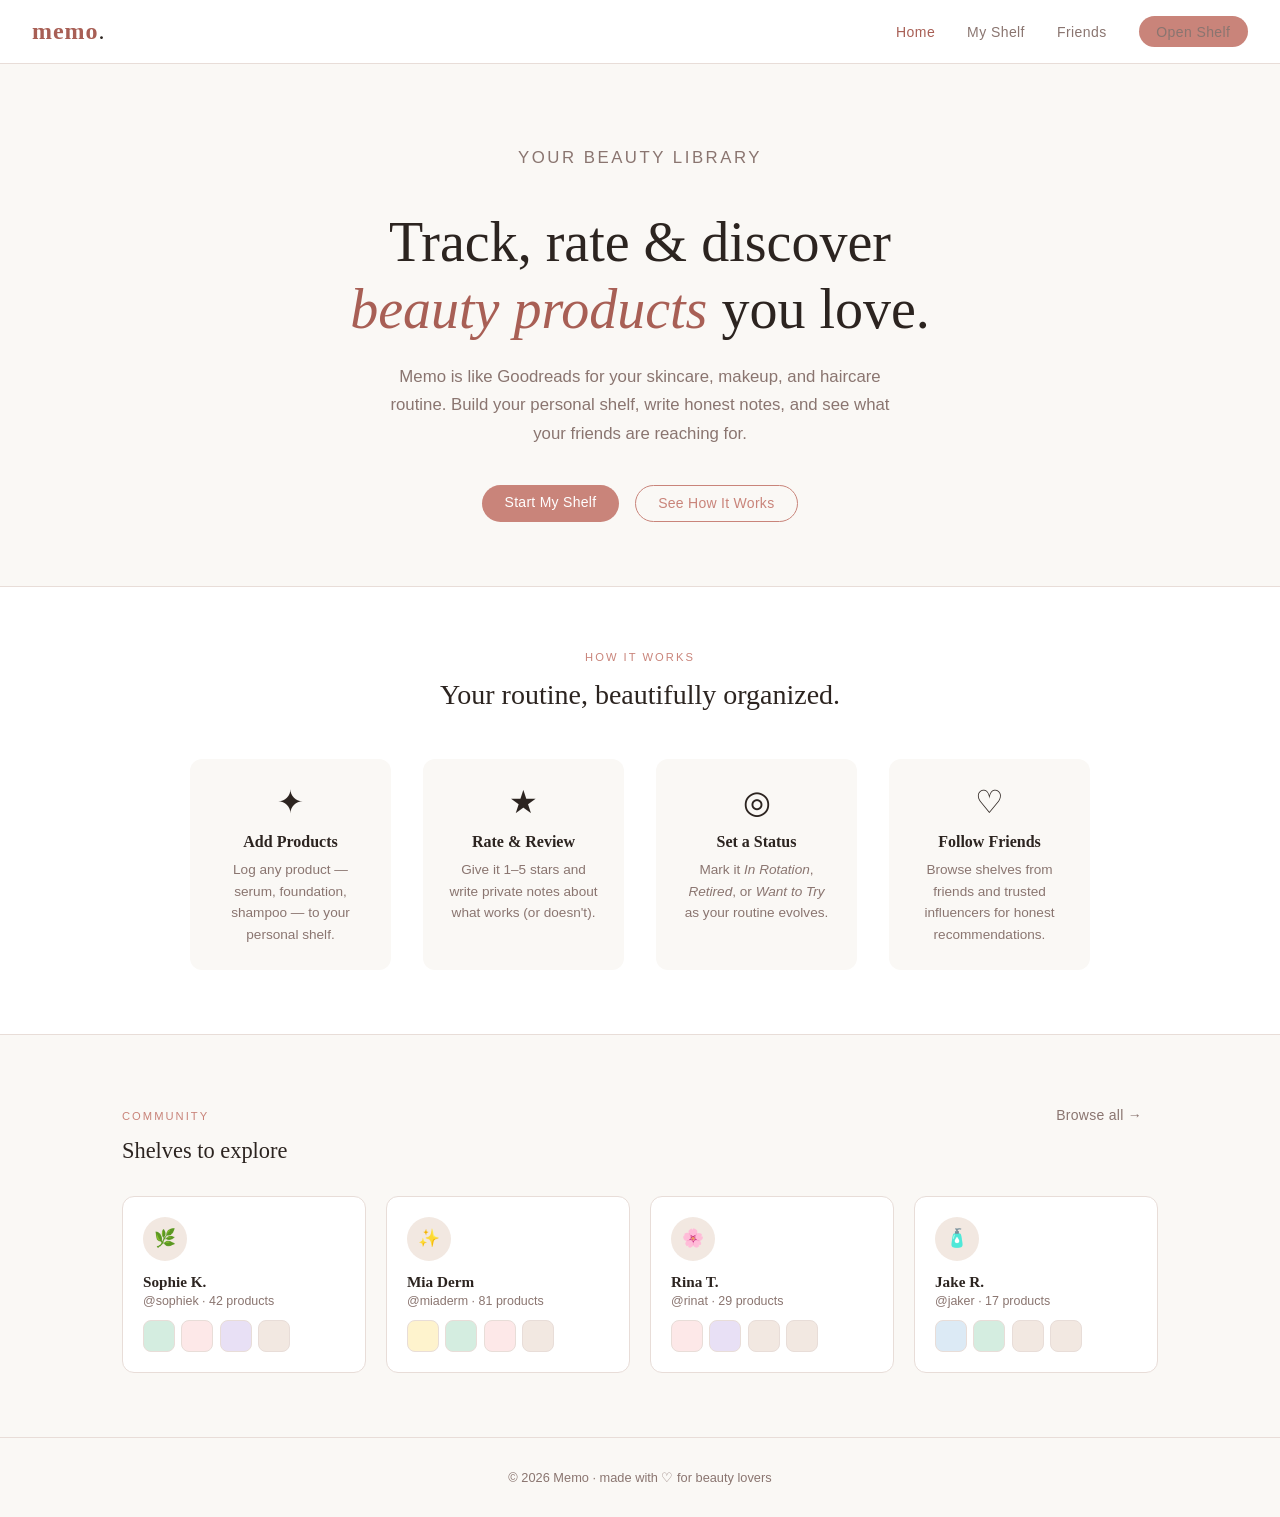
==== index.html @ 927633a6 "Initial commit" ====
<!DOCTYPE html>
<html lang="en">
<head>
  <meta charset="UTF-8" />
  <meta name="viewport" content="width=device-width, initial-scale=1.0" />
  <title>Memo — Your Beauty Shelf</title>
  <link rel="stylesheet" href="styles.css" />
</head>
<body>

  <!-- Nav -->
  <nav>
    <a href="index.html" class="nav-logo">memo<span>.</span></a>
    <div class="nav-links">
      <a href="index.html" class="active">Home</a>
      <a href="shelf.html">My Shelf</a>
      <a href="friends.html">Friends</a>
      <a href="shelf.html" class="btn btn-primary" style="padding:.45rem 1.1rem">Open Shelf</a>
    </div>
  </nav>

  <!-- Hero -->
  <section class="hero">
    <p class="hero-eyebrow">Your beauty library</p>
    <h1>Track, rate &amp; discover<br><em>beauty products</em> you love.</h1>
    <p>Memo is like Goodreads for your skincare, makeup, and haircare routine. Build your personal shelf, write honest notes, and see what your friends are reaching for.</p>
    <div class="hero-actions">
      <a href="shelf.html" class="btn btn-primary">Start My Shelf</a>
      <a href="#how" class="btn btn-outline">See How It Works</a>
    </div>
  </section>

  <!-- How it works -->
  <section class="how" id="how">
    <div class="how-inner">
      <p class="section-label">How it works</p>
      <h2>Your routine, beautifully organized.</h2>
      <div class="how-grid">
        <div class="how-card">
          <div class="how-icon">✦</div>
          <h3>Add Products</h3>
          <p>Log any product — serum, foundation, shampoo — to your personal shelf.</p>
        </div>
        <div class="how-card">
          <div class="how-icon">★</div>
          <h3>Rate &amp; Review</h3>
          <p>Give it 1–5 stars and write private notes about what works (or doesn't).</p>
        </div>
        <div class="how-card">
          <div class="how-icon">◎</div>
          <h3>Set a Status</h3>
          <p>Mark it <em>In Rotation</em>, <em>Retired</em>, or <em>Want to Try</em> as your routine evolves.</p>
        </div>
        <div class="how-card">
          <div class="how-icon">♡</div>
          <h3>Follow Friends</h3>
          <p>Browse shelves from friends and trusted influencers for honest recommendations.</p>
        </div>
      </div>
    </div>
  </section>

  <!-- Community shelves -->
  <section class="featured">
    <div class="featured-header">
      <div>
        <p class="section-label">Community</p>
        <h2>Shelves to explore</h2>
      </div>
      <a href="#" class="btn btn-ghost">Browse all →</a>
    </div>
    <div class="shelf-previews">
      <div class="shelf-preview-card">
        <div class="shelf-avatar">🌿</div>
        <h3>Sophie K.</h3>
        <p class="shelf-handle">@sophiek · 42 products</p>
        <div class="shelf-dots">
          <div class="dot" style="background:#d4ede0"></div>
          <div class="dot" style="background:#fde8e8"></div>
          <div class="dot" style="background:#e8e0f5"></div>
          <div class="dot"></div>
        </div>
      </div>
      <div class="shelf-preview-card">
        <div class="shelf-avatar">✨</div>
        <h3>Mia Derm</h3>
        <p class="shelf-handle">@miaderm · 81 products</p>
        <div class="shelf-dots">
          <div class="dot" style="background:#fef3cd"></div>
          <div class="dot" style="background:#d4ede0"></div>
          <div class="dot" style="background:#fde8e8"></div>
          <div class="dot"></div>
        </div>
      </div>
      <div class="shelf-preview-card">
        <div class="shelf-avatar">🌸</div>
        <h3>Rina T.</h3>
        <p class="shelf-handle">@rinat · 29 products</p>
        <div class="shelf-dots">
          <div class="dot" style="background:#fde8e8"></div>
          <div class="dot" style="background:#e8e0f5"></div>
          <div class="dot"></div>
          <div class="dot"></div>
        </div>
      </div>
      <div class="shelf-preview-card">
        <div class="shelf-avatar">🧴</div>
        <h3>Jake R.</h3>
        <p class="shelf-handle">@jaker · 17 products</p>
        <div class="shelf-dots">
          <div class="dot" style="background:#dceaf5"></div>
          <div class="dot" style="background:#d4ede0"></div>
          <div class="dot"></div>
          <div class="dot"></div>
        </div>
      </div>
    </div>
  </section>

  <footer>© 2026 Memo · made with ♡ for beauty lovers</footer>

</body>
</html>
---- styles.css ----
/* ── Reset & Base ── */
*, *::before, *::after { box-sizing: border-box; margin: 0; padding: 0; }

:root {
  --cream:   #faf8f5;
  --blush:   #f2e8e1;
  --rose:    #c9847a;
  --rose-dk: #a85f55;
  --ink:     #2c2420;
  --muted:   #8a7570;
  --border:  #e8ddd8;
  --white:   #ffffff;
  --green:   #6a9e7f;
  --amber:   #c49a4a;
  --slate:   #8591a0;
  --radius:  12px;
  --shadow:  0 2px 12px rgba(44,36,32,.08);
}

body {
  font-family: 'Georgia', serif;
  background: var(--cream);
  color: var(--ink);
  min-height: 100vh;
}

a { text-decoration: none; color: inherit; }

/* ── Nav ── */
nav {
  background: var(--white);
  border-bottom: 1px solid var(--border);
  padding: 0 2rem;
  display: flex;
  align-items: center;
  justify-content: space-between;
  height: 64px;
  position: sticky;
  top: 0;
  z-index: 100;
}

.nav-logo {
  font-size: 1.5rem;
  font-weight: 700;
  letter-spacing: .04em;
  color: var(--rose-dk);
}

.nav-logo span { color: var(--ink); font-weight: 300; }

.nav-links { display: flex; gap: 2rem; align-items: center; }

.nav-links a {
  font-family: 'Helvetica Neue', sans-serif;
  font-size: .875rem;
  color: var(--muted);
  letter-spacing: .03em;
  transition: color .2s;
}

.nav-links a:hover, .nav-links a.active { color: var(--rose-dk); }

/* ── Buttons ── */
.btn {
  font-family: 'Helvetica Neue', sans-serif;
  font-size: .875rem;
  font-weight: 500;
  padding: .6rem 1.4rem;
  border-radius: 999px;
  border: none;
  cursor: pointer;
  transition: all .2s;
  letter-spacing: .02em;
}

.btn-primary {
  background: var(--rose);
  color: var(--white);
}
.btn-primary:hover { background: var(--rose-dk); }

.btn-outline {
  background: transparent;
  color: var(--rose);
  border: 1.5px solid var(--rose);
}
.btn-outline:hover { background: var(--rose); color: var(--white); }

.btn-ghost {
  background: transparent;
  color: var(--muted);
  padding: .5rem 1rem;
}
.btn-ghost:hover { color: var(--rose-dk); background: var(--blush); }

/* ── Hero ── */
.hero {
  max-width: 760px;
  margin: 5rem auto 4rem;
  text-align: center;
  padding: 0 2rem;
}

.hero-eyebrow {
  font-family: 'Helvetica Neue', sans-serif;
  font-size: .75rem;
  letter-spacing: .15em;
  text-transform: uppercase;
  color: var(--rose);
  margin-bottom: 1.25rem;
}

.hero h1 {
  font-size: clamp(2.2rem, 5vw, 3.5rem);
  font-weight: 400;
  line-height: 1.2;
  margin-bottom: 1.25rem;
  color: var(--ink);
}

.hero h1 em { font-style: italic; color: var(--rose-dk); }

.hero p {
  font-family: 'Helvetica Neue', sans-serif;
  font-size: 1.05rem;
  color: var(--muted);
  line-height: 1.7;
  margin-bottom: 2.25rem;
  max-width: 520px;
  margin-left: auto;
  margin-right: auto;
}

.hero-actions { display: flex; gap: 1rem; justify-content: center; flex-wrap: wrap; }

/* ── How it works ── */
.how {
  background: var(--white);
  border-top: 1px solid var(--border);
  border-bottom: 1px solid var(--border);
  padding: 4rem 2rem;
}

.how-inner {
  max-width: 900px;
  margin: 0 auto;
  text-align: center;
}

.section-label {
  font-family: 'Helvetica Neue', sans-serif;
  font-size: .7rem;
  letter-spacing: .18em;
  text-transform: uppercase;
  color: var(--rose);
  margin-bottom: 1rem;
}

.how h2 {
  font-size: 1.75rem;
  font-weight: 400;
  margin-bottom: 3rem;
  color: var(--ink);
}

.how-grid {
  display: grid;
  grid-template-columns: repeat(auto-fit, minmax(180px, 1fr));
  gap: 2rem;
}

.how-card {
  padding: 1.5rem;
  background: var(--cream);
  border-radius: var(--radius);
  text-align: center;
}

.how-icon {
  font-size: 2rem;
  margin-bottom: .75rem;
}

.how-card h3 {
  font-size: 1rem;
  font-weight: 600;
  margin-bottom: .5rem;
  color: var(--ink);
}

.how-card p {
  font-family: 'Helvetica Neue', sans-serif;
  font-size: .85rem;
  color: var(--muted);
  line-height: 1.6;
}

/* ── Featured shelves preview ── */
.featured {
  max-width: 1100px;
  margin: 4rem auto;
  padding: 0 2rem;
}

.featured-header {
  display: flex;
  align-items: baseline;
  justify-content: space-between;
  margin-bottom: 2rem;
}

.featured-header h2 { font-size: 1.4rem; font-weight: 400; }

.shelf-previews {
  display: grid;
  grid-template-columns: repeat(auto-fill, minmax(220px, 1fr));
  gap: 1.25rem;
}

.shelf-preview-card {
  background: var(--white);
  border: 1px solid var(--border);
  border-radius: var(--radius);
  padding: 1.25rem;
  cursor: pointer;
  transition: box-shadow .2s, transform .2s;
}

.shelf-preview-card:hover {
  box-shadow: var(--shadow);
  transform: translateY(-2px);
}

.shelf-avatar {
  width: 44px; height: 44px;
  border-radius: 50%;
  background: var(--blush);
  display: flex;
  align-items: center;
  justify-content: center;
  font-size: 1.1rem;
  margin-bottom: .75rem;
}

.shelf-preview-card h3 { font-size: .95rem; font-weight: 600; margin-bottom: .2rem; }
.shelf-preview-card .shelf-handle {
  font-family: 'Helvetica Neue', sans-serif;
  font-size: .78rem;
  color: var(--muted);
  margin-bottom: .75rem;
}

.shelf-dots {
  display: flex;
  gap: .4rem;
}

.dot {
  width: 32px; height: 32px;
  border-radius: 8px;
  background: var(--blush);
  border: 1px solid var(--border);
}

/* ── Shelf Page ── */
.shelf-page { max-width: 1100px; margin: 0 auto; padding: 2rem 2rem 4rem; }

.shelf-page-header {
  display: flex;
  align-items: center;
  justify-content: space-between;
  margin-bottom: 2rem;
  flex-wrap: wrap;
  gap: 1rem;
}

.shelf-page-header h1 { font-size: 1.75rem; font-weight: 400; }
.shelf-page-header p {
  font-family: 'Helvetica Neue', sans-serif;
  font-size: .875rem;
  color: var(--muted);
  margin-top: .25rem;
}

/* Filter tabs */
.filter-bar {
  display: flex;
  gap: .5rem;
  margin-bottom: 2rem;
  flex-wrap: wrap;
}

.filter-tab {
  font-family: 'Helvetica Neue', sans-serif;
  font-size: .8rem;
  font-weight: 500;
  padding: .45rem 1.1rem;
  border-radius: 999px;
  border: 1.5px solid var(--border);
  background: var(--white);
  color: var(--muted);
  cursor: pointer;
  transition: all .2s;
  letter-spacing: .02em;
}

.filter-tab:hover { border-color: var(--rose); color: var(--rose); }

.filter-tab.active {
  background: var(--rose);
  border-color: var(--rose);
  color: var(--white);
}

/* Product grid */
.product-grid {
  display: grid;
  grid-template-columns: repeat(auto-fill, minmax(240px, 1fr));
  gap: 1.5rem;
}

/* Product card */
.product-card {
  background: var(--white);
  border: 1px solid var(--border);
  border-radius: var(--radius);
  overflow: hidden;
  transition: box-shadow .2s, transform .2s;
  cursor: pointer;
}

.product-card:hover {
  box-shadow: var(--shadow);
  transform: translateY(-3px);
}

.card-img {
  width: 100%;
  height: 160px;
  background: var(--blush);
  display: flex;
  align-items: center;
  justify-content: center;
  font-size: 2.5rem;
  position: relative;
}

.status-badge {
  position: absolute;
  top: .75rem;
  right: .75rem;
  font-family: 'Helvetica Neue', sans-serif;
  font-size: .68rem;
  font-weight: 600;
  letter-spacing: .06em;
  text-transform: uppercase;
  padding: .25rem .65rem;
  border-radius: 999px;
}

.status-rotation { background: #e8f4ed; color: var(--green); }
.status-retired   { background: #f0f0f2; color: var(--slate); }
.status-want      { background: #fdf3e3; color: var(--amber); }

.card-body { padding: 1rem 1.1rem 1.1rem; }

.card-brand {
  font-family: 'Helvetica Neue', sans-serif;
  font-size: .72rem;
  letter-spacing: .1em;
  text-transform: uppercase;
  color: var(--muted);
  margin-bottom: .2rem;
}

.card-name {
  font-size: 1rem;
  font-weight: 600;
  margin-bottom: .6rem;
  color: var(--ink);
  line-height: 1.3;
}

/* Stars */
.stars { display: flex; gap: 2px; margin-bottom: .65rem; }

.star {
  font-size: .95rem;
  color: var(--border);
  cursor: pointer;
  transition: color .15s;
}
.star.filled { color: #e8a838; }
.star:hover { color: #e8a838; }

.card-note {
  font-family: 'Helvetica Neue', sans-serif;
  font-size: .82rem;
  color: var(--muted);
  line-height: 1.55;
  font-style: italic;
  border-top: 1px solid var(--border);
  padding-top: .65rem;
  margin-top: .1rem;
}

/* ── Modal ── */
.modal-overlay {
  position: fixed;
  inset: 0;
  background: rgba(44,36,32,.45);
  z-index: 200;
  display: flex;
  align-items: center;
  justify-content: center;
  padding: 1rem;
  opacity: 0;
  pointer-events: none;
  transition: opacity .25s;
}

.modal-overlay.open { opacity: 1; pointer-events: all; }

.modal {
  background: var(--white);
  border-radius: 18px;
  padding: 2rem;
  width: 100%;
  max-width: 460px;
  transform: translateY(16px);
  transition: transform .25s;
  max-height: 90vh;
  overflow-y: auto;
}

.modal-overlay.open .modal { transform: translateY(0); }

.modal h2 { font-size: 1.25rem; font-weight: 500; margin-bottom: 1.5rem; }

.form-group { margin-bottom: 1.1rem; }

.form-group label {
  display: block;
  font-family: 'Helvetica Neue', sans-serif;
  font-size: .78rem;
  font-weight: 600;
  letter-spacing: .06em;
  text-transform: uppercase;
  color: var(--muted);
  margin-bottom: .4rem;
}

.form-group input,
.form-group select,
.form-group textarea {
  width: 100%;
  padding: .65rem .85rem;
  border: 1.5px solid var(--border);
  border-radius: 8px;
  font-family: 'Georgia', serif;
  font-size: .92rem;
  color: var(--ink);
  background: var(--cream);
  outline: none;
  transition: border-color .2s;
}

.form-group input:focus,
.form-group select:focus,
.form-group textarea:focus { border-color: var(--rose); background: var(--white); }

.form-group textarea { resize: vertical; min-height: 80px; }

.modal-stars { display: flex; gap: 6px; margin-top: .2rem; }
.modal-stars .star { font-size: 1.5rem; cursor: pointer; }

.modal-footer {
  display: flex;
  justify-content: flex-end;
  gap: .75rem;
  margin-top: 1.5rem;
}

/* ── Empty state ── */
.empty-state {
  grid-column: 1 / -1;
  text-align: center;
  padding: 4rem 2rem;
  color: var(--muted);
}

.empty-state .empty-icon { font-size: 3rem; margin-bottom: 1rem; }

.empty-state h3 {
  font-size: 1.1rem;
  font-weight: 400;
  margin-bottom: .5rem;
  color: var(--ink);
}

.empty-state p {
  font-family: 'Helvetica Neue', sans-serif;
  font-size: .875rem;
  margin-bottom: 1.5rem;
}

/* ── Footer ── */
footer {
  border-top: 1px solid var(--border);
  padding: 2rem;
  text-align: center;
  font-family: 'Helvetica Neue', sans-serif;
  font-size: .8rem;
  color: var(--muted);
}

/* ── Card image support ── */
.card-product-img {
  width: 100%;
  height: 100%;
  object-fit: contain;
  padding: .5rem;
}

.card-emoji-fallback {
  display: flex;
  align-items: center;
  justify-content: center;
  width: 100%;
  height: 100%;
  font-size: 2.5rem;
}

/* ── Product Detail Page ── */
.product-page {
  max-width: 680px;
  margin: 0 auto;
  padding: 2rem 2rem 4rem;
}

.back-link {
  font-family: 'Helvetica Neue', sans-serif;
  font-size: .875rem;
  color: var(--muted);
  display: inline-block;
  margin-bottom: 1.5rem;
  transition: color .2s;
}
.back-link:hover { color: var(--rose-dk); }

.product-detail-card {
  background: var(--white);
  border: 1px solid var(--border);
  border-radius: var(--radius);
  overflow: hidden;
}

.detail-img {
  width: 100%;
  height: 260px;
  background: var(--blush);
  display: flex;
  align-items: center;
  justify-content: center;
  font-size: 4rem;
  position: relative;
}

.detail-product-img {
  width: 100%;
  height: 100%;
  object-fit: contain;
  padding: 1rem;
}

.detail-body { padding: 1.75rem; }

.detail-brand {
  font-family: 'Helvetica Neue', sans-serif;
  font-size: .72rem;
  letter-spacing: .1em;
  text-transform: uppercase;
  color: var(--muted);
  margin-bottom: .3rem;
}

.detail-name {
  font-size: 1.5rem;
  font-weight: 400;
  color: var(--ink);
  margin-bottom: 1rem;
  line-height: 1.3;
}

.category-badge {
  font-family: 'Helvetica Neue', sans-serif;
  font-size: .72rem;
  font-weight: 600;
  letter-spacing: .08em;
  text-transform: uppercase;
  padding: .3rem .8rem;
  border-radius: 999px;
  background: var(--blush);
  color: var(--rose-dk);
  display: inline-block;
  margin-bottom: 1.5rem;
}

.detail-stars { display: flex; gap: 6px; margin-bottom: 1.5rem; }
.detail-stars .star { font-size: 1.6rem; cursor: pointer; }

.detail-actions {
  display: flex;
  align-items: center;
  gap: .75rem;
  margin-top: 1.75rem;
  flex-wrap: wrap;
}

.save-feedback {
  font-family: 'Helvetica Neue', sans-serif;
  font-size: .82rem;
  color: var(--green);
  opacity: 0;
  transition: opacity .3s;
}
.save-feedback.visible { opacity: 1; }

.delete-zone { margin-left: auto; display: flex; gap: .5rem; align-items: center; }

.btn-danger {
  background: transparent;
  color: #c0392b;
  border: 1.5px solid #c0392b;
  border-radius: 999px;
  font-family: 'Helvetica Neue', sans-serif;
  font-size: .875rem;
  font-weight: 500;
  padding: .6rem 1.4rem;
  cursor: pointer;
  transition: all .2s;
}
.btn-danger:hover { background: #c0392b; color: var(--white); }

/* ── Friends Page ── */
.friends-page {
  max-width: 1100px;
  margin: 0 auto;
  padding: 2rem 2rem 4rem;
}

.friends-header {
  display: flex;
  align-items: center;
  justify-content: space-between;
  margin-bottom: 2rem;
  flex-wrap: wrap;
  gap: 1rem;
}

.friends-header h1 { font-size: 1.75rem; font-weight: 400; }
.friends-header p {
  font-family: 'Helvetica Neue', sans-serif;
  font-size: .875rem;
  color: var(--muted);
  margin-top: .25rem;
}

/* People grid */
.people-grid {
  display: grid;
  grid-template-columns: repeat(auto-fill, minmax(280px, 1fr));
  gap: 1.25rem;
  margin-bottom: 2.5rem;
}

/* Person card */
.person-card {
  background: var(--white);
  border: 1.5px solid var(--border);
  border-radius: var(--radius);
  padding: 1.25rem;
  cursor: pointer;
  transition: box-shadow .2s, transform .2s, border-color .2s;
}

.person-card:hover {
  box-shadow: var(--shadow);
  transform: translateY(-2px);
}

.person-card--active {
  border-color: var(--rose);
  box-shadow: 0 0 0 3px rgba(201,132,122,.15);
}

.person-card-top {
  display: flex;
  align-items: center;
  gap: .85rem;
  margin-bottom: .75rem;
}

.person-avatar {
  width: 46px; height: 46px;
  border-radius: 50%;
  background: var(--blush);
  display: flex;
  align-items: center;
  justify-content: center;
  font-size: 1.3rem;
  flex-shrink: 0;
}

.person-meta { flex: 1; min-width: 0; }
.person-name { font-size: .95rem; font-weight: 600; color: var(--ink); }
.person-handle {
  font-family: 'Helvetica Neue', sans-serif;
  font-size: .78rem;
  color: var(--muted);
}

.person-type-badge {
  font-family: 'Helvetica Neue', sans-serif;
  font-size: .68rem;
  font-weight: 600;
  letter-spacing: .05em;
  padding: .22rem .65rem;
  border-radius: 999px;
  white-space: nowrap;
}

.person-type-influencer { background: #fdf3e3; color: var(--amber); }
.person-type-friend      { background: #fde8e8; color: var(--rose-dk); }

.person-bio {
  font-family: 'Helvetica Neue', sans-serif;
  font-size: .82rem;
  color: var(--muted);
  line-height: 1.55;
  margin-bottom: 1rem;
}

.person-footer {
  display: flex;
  justify-content: space-between;
  align-items: center;
  font-family: 'Helvetica Neue', sans-serif;
  font-size: .78rem;
}

.person-count { color: var(--muted); }
.person-cta   { color: var(--rose); font-weight: 500; }

/* Shelf viewer */
.shelf-viewer {
  background: var(--white);
  border: 1px solid var(--border);
  border-radius: var(--radius);
  padding: 1.75rem;
  margin-top: .5rem;
}

.shelf-viewer-header {
  display: flex;
  align-items: center;
  justify-content: space-between;
  margin-bottom: 1.5rem;
  flex-wrap: wrap;
  gap: .75rem;
}

.shelf-viewer-meta {
  display: flex;
  align-items: center;
  gap: 1rem;
}

.shelf-viewer-avatar {
  width: 48px; height: 48px;
  border-radius: 50%;
  background: var(--blush);
  display: flex;
  align-items: center;
  justify-content: center;
  font-size: 1.4rem;
}

.shelf-viewer-header h2 { font-size: 1.2rem; font-weight: 500; }
.shelf-viewer-header p {
  font-family: 'Helvetica Neue', sans-serif;
  font-size: .8rem;
  color: var(--muted);
}

/* Read-only card — no hover navigation cursor */
.product-card--readonly { cursor: default; }
.product-card--readonly:hover { transform: none; box-shadow: none; }
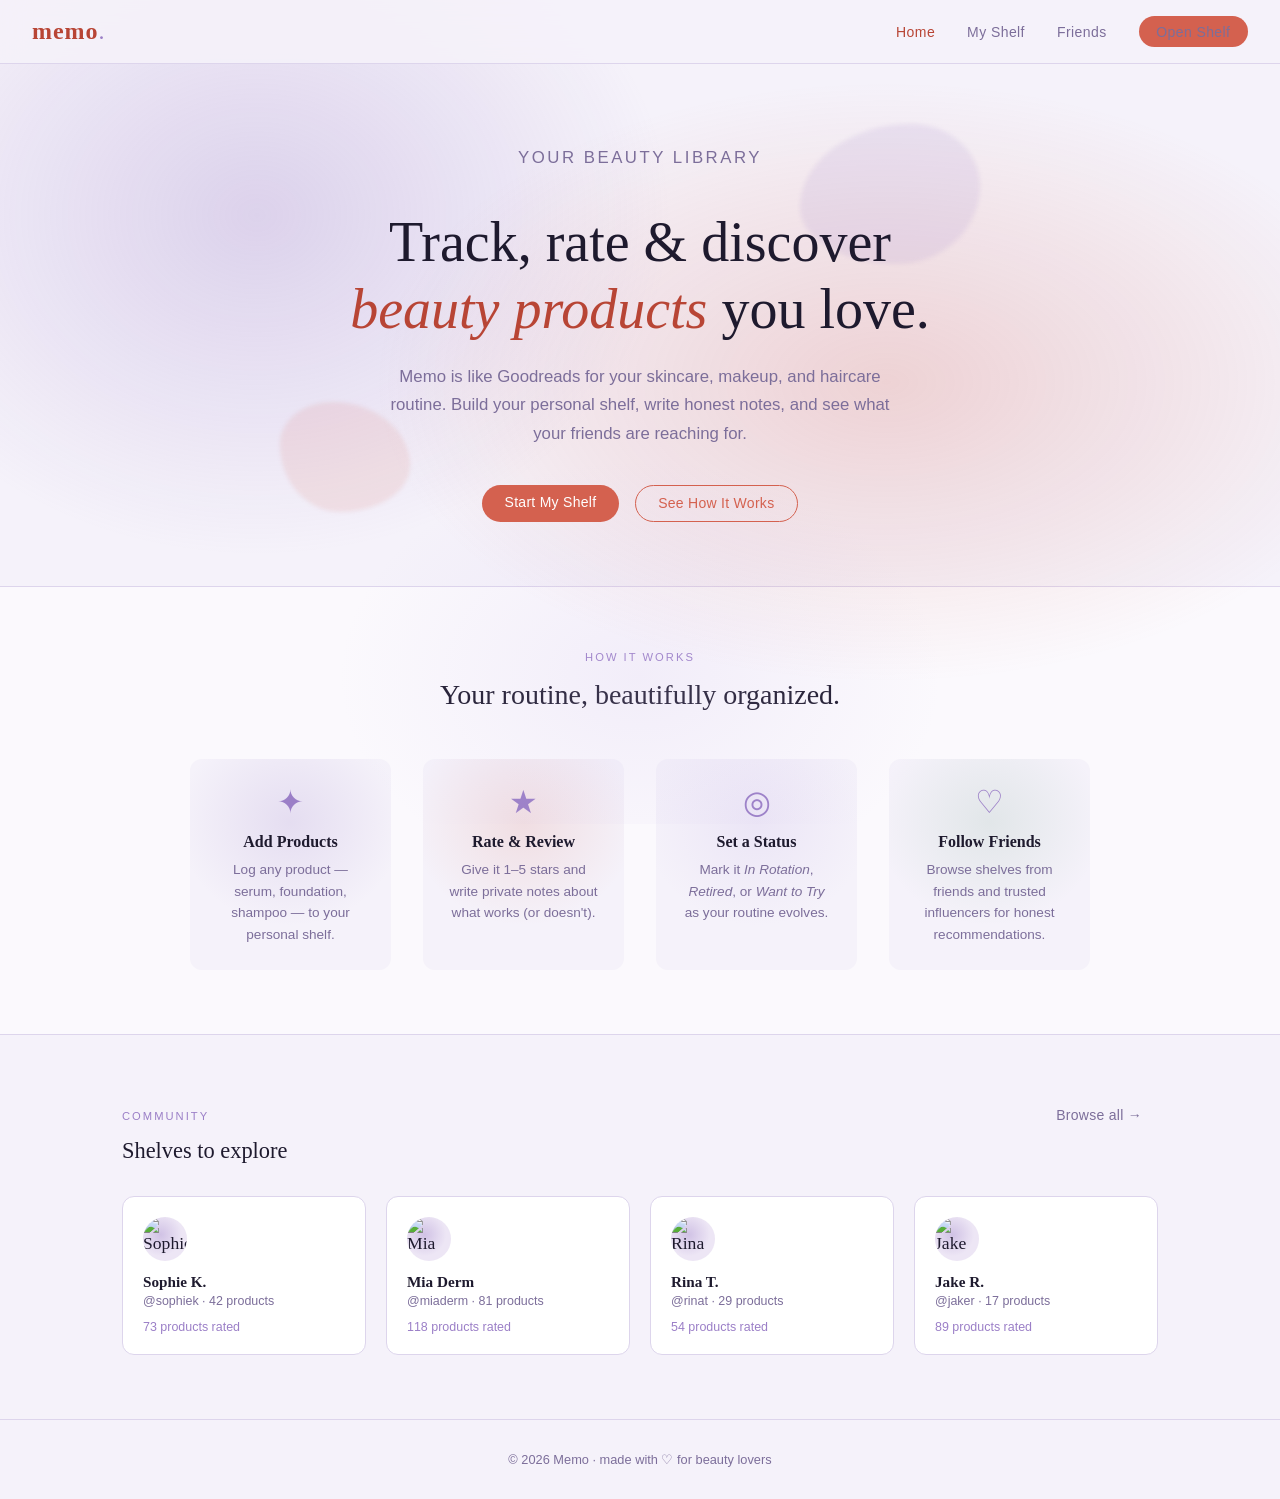
==== commit 6ac1ce81: "Redesign: new visual style, product detail page, top 3, filters, friends - Full CSS redesign with la" ====
--- a/index.html
+++ b/index.html
@@ -21,12 +21,17 @@
 
   <!-- Hero -->
   <section class="hero">
-    <p class="hero-eyebrow">Your beauty library</p>
-    <h1>Track, rate &amp; discover<br><em>beauty products</em> you love.</h1>
-    <p>Memo is like Goodreads for your skincare, makeup, and haircare routine. Build your personal shelf, write honest notes, and see what your friends are reaching for.</p>
-    <div class="hero-actions">
-      <a href="shelf.html" class="btn btn-primary">Start My Shelf</a>
-      <a href="#how" class="btn btn-outline">See How It Works</a>
+    <div class="hero-aura"></div>
+    <div class="blob blob-1"></div>
+    <div class="blob blob-2"></div>
+    <div class="hero-content">
+      <p class="hero-eyebrow">Your beauty library</p>
+      <h1>Track, rate &amp; discover<br><em>beauty products</em> you love.</h1>
+      <p>Memo is like Goodreads for your skincare, makeup, and haircare routine. Build your personal shelf, write honest notes, and see what your friends are reaching for.</p>
+      <div class="hero-actions">
+        <a href="shelf.html" class="btn btn-primary">Start My Shelf</a>
+        <a href="#how" class="btn btn-outline">See How It Works</a>
+      </div>
     </div>
   </section>
 
@@ -71,48 +76,28 @@
     </div>
     <div class="shelf-previews">
       <div class="shelf-preview-card">
-        <div class="shelf-avatar">🌿</div>
+        <div class="shelf-avatar"><img src="https://i.pravatar.cc/100?img=47" alt="Sophie K."></div>
         <h3>Sophie K.</h3>
         <p class="shelf-handle">@sophiek · 42 products</p>
-        <div class="shelf-dots">
-          <div class="dot" style="background:#d4ede0"></div>
-          <div class="dot" style="background:#fde8e8"></div>
-          <div class="dot" style="background:#e8e0f5"></div>
-          <div class="dot"></div>
-        </div>
+        <p class="shelf-rated">73 products rated</p>
       </div>
       <div class="shelf-preview-card">
-        <div class="shelf-avatar">✨</div>
+        <div class="shelf-avatar"><img src="https://i.pravatar.cc/100?img=32" alt="Mia Derm"></div>
         <h3>Mia Derm</h3>
         <p class="shelf-handle">@miaderm · 81 products</p>
-        <div class="shelf-dots">
-          <div class="dot" style="background:#fef3cd"></div>
-          <div class="dot" style="background:#d4ede0"></div>
-          <div class="dot" style="background:#fde8e8"></div>
-          <div class="dot"></div>
-        </div>
+        <p class="shelf-rated">118 products rated</p>
       </div>
       <div class="shelf-preview-card">
-        <div class="shelf-avatar">🌸</div>
+        <div class="shelf-avatar"><img src="https://i.pravatar.cc/100?img=49" alt="Rina T."></div>
         <h3>Rina T.</h3>
         <p class="shelf-handle">@rinat · 29 products</p>
-        <div class="shelf-dots">
-          <div class="dot" style="background:#fde8e8"></div>
-          <div class="dot" style="background:#e8e0f5"></div>
-          <div class="dot"></div>
-          <div class="dot"></div>
-        </div>
+        <p class="shelf-rated">54 products rated</p>
       </div>
       <div class="shelf-preview-card">
-        <div class="shelf-avatar">🧴</div>
+        <div class="shelf-avatar"><img src="https://i.pravatar.cc/100?img=12" alt="Jake R."></div>
         <h3>Jake R.</h3>
         <p class="shelf-handle">@jaker · 17 products</p>
-        <div class="shelf-dots">
-          <div class="dot" style="background:#dceaf5"></div>
-          <div class="dot" style="background:#d4ede0"></div>
-          <div class="dot"></div>
-          <div class="dot"></div>
-        </div>
+        <p class="shelf-rated">89 products rated</p>
       </div>
     </div>
   </section>
--- a/styles.css
+++ b/styles.css
@@ -2,19 +2,21 @@
 *, *::before, *::after { box-sizing: border-box; margin: 0; padding: 0; }
 
 :root {
-  --cream:   #faf8f5;
-  --blush:   #f2e8e1;
-  --rose:    #c9847a;
-  --rose-dk: #a85f55;
-  --ink:     #2c2420;
-  --muted:   #8a7570;
-  --border:  #e8ddd8;
-  --white:   #ffffff;
-  --green:   #6a9e7f;
-  --amber:   #c49a4a;
-  --slate:   #8591a0;
-  --radius:  12px;
-  --shadow:  0 2px 12px rgba(44,36,32,.08);
+  --cream:     #f5f2fa;
+  --blush:     #ede6f5;
+  --rose:      #d4614f;
+  --rose-dk:   #b84535;
+  --lavender:  #9b7fc7;
+  --lav-lt:    #c9b8e8;
+  --ink:       #1e1a2e;
+  --muted:     #7c6e9a;
+  --border:    #ddd5ec;
+  --white:     #ffffff;
+  --green:     #6a9e7f;
+  --amber:     #c49a4a;
+  --slate:     #8591a0;
+  --radius:    12px;
+  --shadow:    0 2px 16px rgba(30,26,46,.1);
 }
 
 body {
@@ -28,7 +30,9 @@
 
 /* ── Nav ── */
 nav {
-  background: var(--white);
+  background: rgba(245,242,250,.88);
+  backdrop-filter: blur(14px);
+  -webkit-backdrop-filter: blur(14px);
   border-bottom: 1px solid var(--border);
   padding: 0 2rem;
   display: flex;
@@ -47,7 +51,7 @@
   color: var(--rose-dk);
 }
 
-.nav-logo span { color: var(--ink); font-weight: 300; }
+.nav-logo span { color: var(--lavender); font-weight: 300; }
 
 .nav-links { display: flex; gap: 2rem; align-items: center; }
 
@@ -100,6 +104,48 @@
   margin: 5rem auto 4rem;
   text-align: center;
   padding: 0 2rem;
+  position: relative;
+  overflow: visible;
+}
+
+/* Aura glow layer behind hero */
+.hero-aura {
+  position: absolute;
+  inset: -80% -40%;
+  background:
+    radial-gradient(ellipse 55% 45% at 68% 55%, rgba(212,97,79,.22) 0%, transparent 68%),
+    radial-gradient(ellipse 48% 55% at 22% 38%, rgba(155,127,199,.28) 0%, transparent 63%),
+    radial-gradient(ellipse 38% 38% at 50% 85%, rgba(201,184,232,.18) 0%, transparent 58%);
+  pointer-events: none;
+  z-index: 0;
+}
+
+/* Organic blob shapes */
+.blob {
+  position: absolute;
+  pointer-events: none;
+  z-index: 0;
+}
+
+.blob-1 {
+  width: 180px; height: 140px;
+  top: -20px; right: 40px;
+  background: rgba(155,127,199,.13);
+  border-radius: 62% 38% 46% 54% / 60% 44% 56% 40%;
+  filter: blur(2px);
+}
+
+.blob-2 {
+  width: 130px; height: 110px;
+  bottom: 10px; left: 20px;
+  background: rgba(212,97,79,.11);
+  border-radius: 40% 60% 54% 46% / 38% 58% 42% 62%;
+  filter: blur(2px);
+}
+
+.hero-content {
+  position: relative;
+  z-index: 1;
 }
 
 .hero-eyebrow {
@@ -107,7 +153,7 @@
   font-size: .75rem;
   letter-spacing: .15em;
   text-transform: uppercase;
-  color: var(--rose);
+  color: var(--lavender);
   margin-bottom: 1.25rem;
 }
 
@@ -136,7 +182,7 @@
 
 /* ── How it works ── */
 .how {
-  background: var(--white);
+  background: rgba(255,255,255,.6);
   border-top: 1px solid var(--border);
   border-bottom: 1px solid var(--border);
   padding: 4rem 2rem;
@@ -153,7 +199,7 @@
   font-size: .7rem;
   letter-spacing: .18em;
   text-transform: uppercase;
-  color: var(--rose);
+  color: var(--lavender);
   margin-bottom: 1rem;
 }
 
@@ -172,14 +218,35 @@
 
 .how-card {
   padding: 1.5rem;
-  background: var(--cream);
   border-radius: var(--radius);
   text-align: center;
+}
+
+.how-card:nth-child(1) {
+  background:
+    radial-gradient(ellipse 80% 70% at 50% 30%, rgba(155,127,199,.18) 0%, transparent 70%),
+    var(--cream);
+}
+.how-card:nth-child(2) {
+  background:
+    radial-gradient(ellipse 80% 70% at 50% 30%, rgba(212,97,79,.14) 0%, transparent 70%),
+    var(--cream);
+}
+.how-card:nth-child(3) {
+  background:
+    radial-gradient(ellipse 80% 70% at 50% 30%, rgba(201,184,232,.22) 0%, transparent 70%),
+    var(--cream);
+}
+.how-card:nth-child(4) {
+  background:
+    radial-gradient(ellipse 80% 70% at 50% 30%, rgba(106,158,127,.14) 0%, transparent 70%),
+    var(--cream);
 }
 
 .how-icon {
   font-size: 2rem;
   margin-bottom: .75rem;
+  color: var(--lavender);
 }
 
 .how-card h3 {
@@ -235,15 +302,33 @@
 .shelf-avatar {
   width: 44px; height: 44px;
   border-radius: 50%;
-  background: var(--blush);
+  background:
+    radial-gradient(ellipse 70% 70% at 40% 40%, rgba(155,127,199,.35) 0%, transparent 70%),
+    var(--blush);
   display: flex;
   align-items: center;
   justify-content: center;
   font-size: 1.1rem;
   margin-bottom: .75rem;
+  overflow: hidden;
+}
+
+.shelf-avatar img,
+.person-avatar img,
+.shelf-viewer-avatar img {
+  width: 100%;
+  height: 100%;
+  object-fit: cover;
+  border-radius: 50%;
 }
 
 .shelf-preview-card h3 { font-size: .95rem; font-weight: 600; margin-bottom: .2rem; }
+.shelf-rated {
+  font-family: 'Helvetica Neue', sans-serif;
+  font-size: .78rem;
+  color: var(--lavender);
+  margin-top: .75rem;
+}
 .shelf-preview-card .shelf-handle {
   font-family: 'Helvetica Neue', sans-serif;
   font-size: .78rem;
@@ -263,6 +348,88 @@
   border: 1px solid var(--border);
 }
 
+.product-dot {
+  width: 36px; height: 36px;
+  border-radius: 8px;
+  border: 1px solid var(--border);
+  display: flex;
+  align-items: center;
+  justify-content: center;
+  font-size: 1rem;
+}
+
+/* ── Top 3 Section ── */
+.top3-section {
+  background: rgba(255,255,255,.6);
+  border-bottom: 1px solid var(--border);
+  padding: 2.5rem 2rem;
+}
+
+.top3-inner {
+  max-width: 1100px;
+  margin: 0 auto;
+}
+
+.top3-grid {
+  display: grid;
+  grid-template-columns: repeat(3, 1fr);
+  gap: 1.25rem;
+  margin-top: 1.25rem;
+}
+
+.top3-card {
+  background: var(--white);
+  border: 1px solid var(--border);
+  border-radius: var(--radius);
+  overflow: hidden;
+  cursor: pointer;
+  transition: box-shadow .2s, transform .2s;
+  display: flex;
+  align-items: center;
+  gap: 1rem;
+  padding: 1rem 1.1rem;
+}
+
+.top3-card:hover {
+  box-shadow: var(--shadow);
+  transform: translateY(-2px);
+}
+
+.top3-rank {
+  font-family: 'Georgia', serif;
+  font-size: 1.6rem;
+  font-weight: 400;
+  color: var(--lav-lt);
+  line-height: 1;
+  min-width: 1.6rem;
+  text-align: center;
+}
+
+.top3-img {
+  width: 64px;
+  height: 64px;
+  flex-shrink: 0;
+  border-radius: 10px;
+  background:
+    radial-gradient(ellipse 70% 70% at 60% 40%, rgba(212,97,79,.15) 0%, transparent 68%),
+    radial-gradient(ellipse 60% 60% at 30% 60%, rgba(155,127,199,.18) 0%, transparent 63%),
+    var(--blush);
+  display: flex;
+  align-items: center;
+  justify-content: center;
+  font-size: 1.5rem;
+  overflow: hidden;
+}
+
+.top3-img img {
+  width: 100%;
+  height: 100%;
+  object-fit: contain;
+  padding: .25rem;
+}
+
+.top3-body { flex: 1; min-width: 0; }
+
 /* ── Shelf Page ── */
 .shelf-page { max-width: 1100px; margin: 0 auto; padding: 2rem 2rem 4rem; }
 
@@ -282,6 +449,36 @@
   color: var(--muted);
   margin-top: .25rem;
 }
+
+/* Secondary filters */
+.secondary-filters {
+  display: flex;
+  gap: .75rem;
+  margin-bottom: 1.25rem;
+  flex-wrap: wrap;
+}
+
+.secondary-filters select {
+  font-family: 'Helvetica Neue', sans-serif;
+  font-size: .8rem;
+  font-weight: 500;
+  color: var(--muted);
+  background: var(--white);
+  border: 1.5px solid var(--border);
+  border-radius: 999px;
+  padding: .45rem 2rem .45rem 1rem;
+  cursor: pointer;
+  outline: none;
+  appearance: none;
+  -webkit-appearance: none;
+  background-image: url("data:image/svg+xml,%3Csvg xmlns='http://www.w3.org/2000/svg' width='10' height='6' viewBox='0 0 10 6'%3E%3Cpath d='M1 1l4 4 4-4' stroke='%237c6e9a' stroke-width='1.5' fill='none' stroke-linecap='round'/%3E%3C/svg%3E");
+  background-repeat: no-repeat;
+  background-position: right .75rem center;
+  transition: border-color .2s, color .2s;
+}
+
+.secondary-filters select:hover { border-color: var(--lavender); color: var(--lavender); }
+.secondary-filters select:focus { border-color: var(--lavender); }
 
 /* Filter tabs */
 .filter-bar {
@@ -305,7 +502,7 @@
   letter-spacing: .02em;
 }
 
-.filter-tab:hover { border-color: var(--rose); color: var(--rose); }
+.filter-tab:hover { border-color: var(--lavender); color: var(--lavender); }
 
 .filter-tab.active {
   background: var(--rose);
@@ -338,7 +535,10 @@
 .card-img {
   width: 100%;
   height: 160px;
-  background: var(--blush);
+  background:
+    radial-gradient(ellipse 65% 65% at 65% 45%, rgba(212,97,79,.16) 0%, transparent 68%),
+    radial-gradient(ellipse 55% 55% at 28% 38%, rgba(155,127,199,.2) 0%, transparent 63%),
+    var(--blush);
   display: flex;
   align-items: center;
   justify-content: center;
@@ -359,9 +559,10 @@
   border-radius: 999px;
 }
 
-.status-rotation { background: #e8f4ed; color: var(--green); }
+.status-rotation  { background: #e8f4ed; color: var(--green); }
 .status-retired   { background: #f0f0f2; color: var(--slate); }
 .status-want      { background: #fdf3e3; color: var(--amber); }
+.status-notforme  { background: #fde8e4; color: var(--rose-dk); }
 
 .card-body { padding: 1rem 1.1rem 1.1rem; }
 
@@ -409,7 +610,7 @@
 .modal-overlay {
   position: fixed;
   inset: 0;
-  background: rgba(44,36,32,.45);
+  background: rgba(30,26,46,.4);
   z-index: 200;
   display: flex;
   align-items: center;
@@ -432,6 +633,7 @@
   transition: transform .25s;
   max-height: 90vh;
   overflow-y: auto;
+  border: 1px solid var(--border);
 }
 
 .modal-overlay.open .modal { transform: translateY(0); }
@@ -468,7 +670,7 @@
 
 .form-group input:focus,
 .form-group select:focus,
-.form-group textarea:focus { border-color: var(--rose); background: var(--white); }
+.form-group textarea:focus { border-color: var(--lavender); background: var(--white); }
 
 .form-group textarea { resize: vertical; min-height: 80px; }
 
@@ -534,7 +736,7 @@
 
 /* ── Product Detail Page ── */
 .product-page {
-  max-width: 680px;
+  max-width: 960px;
   margin: 0 auto;
   padding: 2rem 2rem 4rem;
 }
@@ -554,16 +756,35 @@
   border: 1px solid var(--border);
   border-radius: var(--radius);
   overflow: hidden;
-}
-
-.detail-img {
+  padding: 2.5rem;
+}
+
+/* ── Two-column layout ── */
+.product-layout {
+  display: grid;
+  grid-template-columns: 1fr 1fr;
+  gap: 3rem;
+  align-items: start;
+}
+
+.product-img-col {
+  position: sticky;
+  top: 84px;
+}
+
+.product-detail-img {
   width: 100%;
-  height: 260px;
-  background: var(--blush);
+  aspect-ratio: 1;
+  border-radius: var(--radius);
+  background:
+    radial-gradient(ellipse 60% 55% at 65% 45%, rgba(212,97,79,.18) 0%, transparent 68%),
+    radial-gradient(ellipse 50% 60% at 25% 55%, rgba(155,127,199,.22) 0%, transparent 63%),
+    var(--blush);
   display: flex;
   align-items: center;
   justify-content: center;
-  font-size: 4rem;
+  font-size: 5rem;
+  overflow: hidden;
   position: relative;
 }
 
@@ -571,10 +792,12 @@
   width: 100%;
   height: 100%;
   object-fit: contain;
-  padding: 1rem;
-}
-
-.detail-body { padding: 1.75rem; }
+  padding: 1.5rem;
+}
+
+.product-info-col {
+  padding-top: .25rem;
+}
 
 .detail-brand {
   font-family: 'Helvetica Neue', sans-serif;
@@ -585,12 +808,12 @@
   margin-bottom: .3rem;
 }
 
-.detail-name {
-  font-size: 1.5rem;
+.product-title {
+  font-size: 1.75rem;
   font-weight: 400;
   color: var(--ink);
-  margin-bottom: 1rem;
-  line-height: 1.3;
+  line-height: 1.25;
+  margin-bottom: .85rem;
 }
 
 .category-badge {
@@ -602,13 +825,40 @@
   padding: .3rem .8rem;
   border-radius: 999px;
   background: var(--blush);
-  color: var(--rose-dk);
+  color: var(--lavender);
   display: inline-block;
   margin-bottom: 1.5rem;
 }
 
-.detail-stars { display: flex; gap: 6px; margin-bottom: 1.5rem; }
-.detail-stars .star { font-size: 1.6rem; cursor: pointer; }
+/* Ingredient tags */
+.ingredient-tags {
+  display: flex;
+  flex-wrap: wrap;
+  gap: .4rem;
+  margin-top: .4rem;
+}
+
+.ingredient-tag {
+  font-family: 'Helvetica Neue', sans-serif;
+  font-size: .75rem;
+  padding: .25rem .7rem;
+  border-radius: 999px;
+  background: var(--blush);
+  color: var(--lavender);
+  border: 1px solid var(--border);
+}
+
+.detail-stars { display: flex; gap: 6px; margin-top: .4rem; }
+.detail-stars .star { font-size: 1.75rem; cursor: pointer; }
+
+@media (max-width: 700px) {
+  .product-layout {
+    grid-template-columns: 1fr;
+    gap: 1.5rem;
+  }
+  .product-img-col { position: static; }
+  .product-detail-card { padding: 1.25rem; }
+}
 
 .detail-actions {
   display: flex;
@@ -691,8 +941,8 @@
 }
 
 .person-card--active {
-  border-color: var(--rose);
-  box-shadow: 0 0 0 3px rgba(201,132,122,.15);
+  border-color: var(--lavender);
+  box-shadow: 0 0 0 3px rgba(155,127,199,.15);
 }
 
 .person-card-top {
@@ -705,7 +955,11 @@
 .person-avatar {
   width: 46px; height: 46px;
   border-radius: 50%;
-  background: var(--blush);
+  overflow: hidden;
+  background:
+    radial-gradient(ellipse 70% 70% at 40% 35%, rgba(155,127,199,.35) 0%, transparent 68%),
+    radial-gradient(ellipse 50% 50% at 70% 65%, rgba(212,97,79,.2) 0%, transparent 60%),
+    var(--blush);
   display: flex;
   align-items: center;
   justify-content: center;
@@ -732,7 +986,7 @@
 }
 
 .person-type-influencer { background: #fdf3e3; color: var(--amber); }
-.person-type-friend      { background: #fde8e8; color: var(--rose-dk); }
+.person-type-friend      { background: var(--blush); color: var(--lavender); }
 
 .person-bio {
   font-family: 'Helvetica Neue', sans-serif;
@@ -751,7 +1005,7 @@
 }
 
 .person-count { color: var(--muted); }
-.person-cta   { color: var(--rose); font-weight: 500; }
+.person-cta   { color: var(--lavender); font-weight: 500; }
 
 /* Shelf viewer */
 .shelf-viewer {
@@ -780,7 +1034,10 @@
 .shelf-viewer-avatar {
   width: 48px; height: 48px;
   border-radius: 50%;
-  background: var(--blush);
+  overflow: hidden;
+  background:
+    radial-gradient(ellipse 70% 70% at 40% 35%, rgba(155,127,199,.35) 0%, transparent 68%),
+    var(--blush);
   display: flex;
   align-items: center;
   justify-content: center;
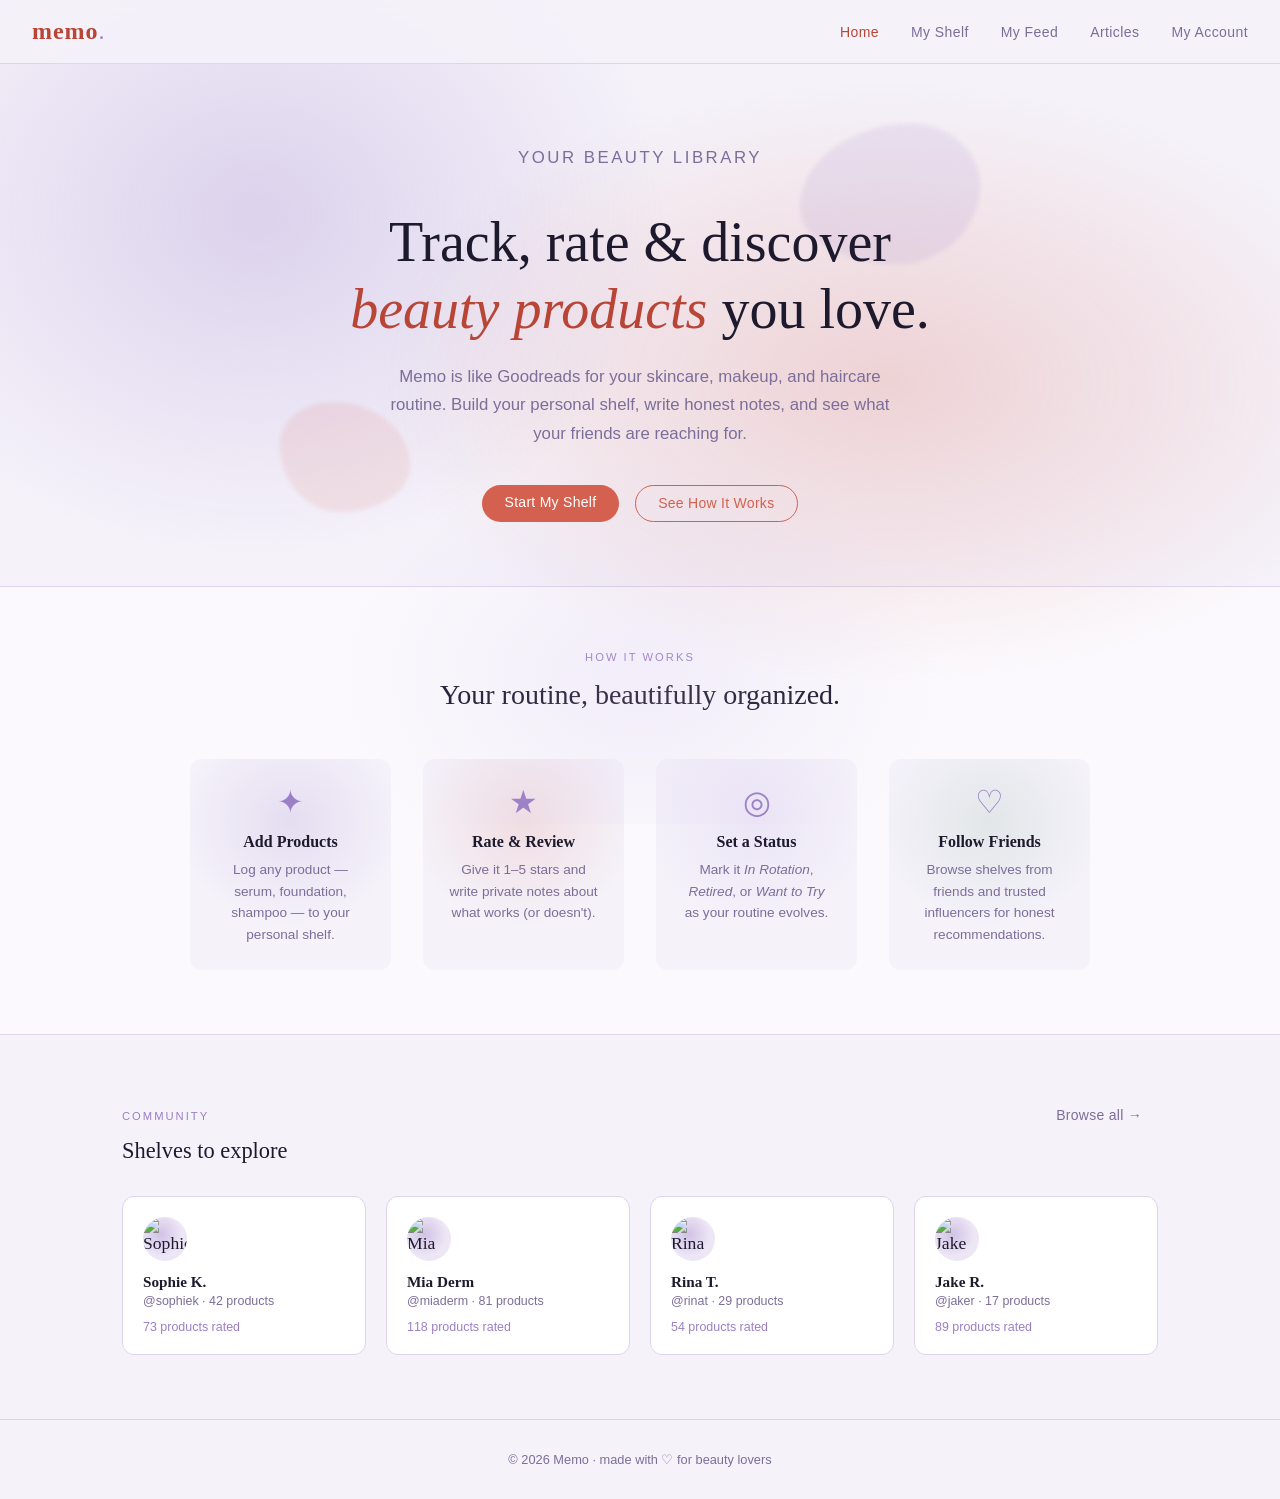
==== commit 800c1afe: "Add feed, articles, account pages; redesign product page and nav - Add My Feed page with friend acti" ====
--- a/index.html
+++ b/index.html
@@ -14,8 +14,9 @@
     <div class="nav-links">
       <a href="index.html" class="active">Home</a>
       <a href="shelf.html">My Shelf</a>
-      <a href="friends.html">Friends</a>
-      <a href="shelf.html" class="btn btn-primary" style="padding:.45rem 1.1rem">Open Shelf</a>
+      <a href="feed.html">My Feed</a>
+      <a href="articles.html">Articles</a>
+      <a href="account.html">My Account</a>
     </div>
   </nav>
 
--- a/styles.css
+++ b/styles.css
@@ -365,6 +365,76 @@
   padding: 2.5rem 2rem;
 }
 
+/* Editable favourites title */
+.fav-title-row {
+  display: flex;
+  align-items: center;
+  gap: .4rem;
+  margin-bottom: 0;
+}
+.fav-title-edit {
+  background: none;
+  border: none;
+  cursor: pointer;
+  color: var(--muted);
+  font-size: .85rem;
+  padding: 2px 4px;
+  border-radius: 4px;
+  line-height: 1;
+  opacity: .6;
+  transition: opacity .15s, color .15s;
+}
+.fav-title-edit:hover { opacity: 1; color: var(--rose); }
+.fav-title-input {
+  border: none;
+  border-bottom: 1.5px solid var(--lavender);
+  background: transparent;
+  outline: none;
+  padding: 0 2px;
+  min-width: 12rem;
+}
+
+/* Empty slot cards */
+.top3-card-empty {
+  opacity: .55;
+  cursor: default;
+  border-style: dashed;
+}
+.top3-card-empty:hover { transform: none; box-shadow: none; }
+.top3-rank-empty { color: var(--border); }
+.top3-empty-hint {
+  font-family: 'Helvetica Neue', sans-serif;
+  font-size: .78rem;
+  color: var(--muted);
+  font-style: italic;
+}
+
+/* Favorite slot picker (product detail page) */
+.fav-slot-picker {
+  display: flex;
+  gap: 6px;
+  flex-wrap: wrap;
+  margin-top: .25rem;
+}
+.fav-slot-btn {
+  font-family: 'Helvetica Neue', sans-serif;
+  font-size: .82rem;
+  padding: .35rem .9rem;
+  border-radius: 999px;
+  border: 1.5px solid var(--border);
+  background: transparent;
+  color: var(--muted);
+  cursor: pointer;
+  transition: all .15s;
+}
+.fav-slot-btn:hover { border-color: var(--rose); color: var(--rose); }
+.fav-slot-btn.active {
+  background: var(--rose);
+  border-color: var(--rose);
+  color: var(--white);
+  font-weight: 500;
+}
+
 .top3-inner {
   max-width: 1100px;
   margin: 0 auto;
@@ -640,7 +710,7 @@
 
 .modal h2 { font-size: 1.25rem; font-weight: 500; margin-bottom: 1.5rem; }
 
-.form-group { margin-bottom: 1.1rem; }
+.form-group { margin-bottom: 0.65rem; }
 
 .form-group label {
   display: block;
@@ -674,6 +744,73 @@
 
 .form-group textarea { resize: vertical; min-height: 80px; }
 
+.label-optional { font-weight: normal; color: var(--muted); font-size: .8rem; }
+
+/* Image input tabs */
+.img-input-tabs {
+  display: flex;
+  gap: 4px;
+  margin-bottom: .5rem;
+  margin-top: .25rem;
+}
+.img-tab {
+  font-family: 'Helvetica Neue', sans-serif;
+  font-size: .75rem;
+  padding: 3px 12px;
+  border-radius: 999px;
+  border: 1px solid var(--border);
+  background: transparent;
+  color: var(--muted);
+  cursor: pointer;
+  transition: all .15s;
+}
+.img-tab.active {
+  background: var(--rose);
+  border-color: var(--rose);
+  color: var(--white);
+}
+.img-tab:not(.active):hover { border-color: var(--rose); color: var(--rose); }
+
+/* File upload button */
+.file-upload-label {
+  display: inline-block;
+  font-family: 'Helvetica Neue', sans-serif;
+  font-size: .85rem;
+  padding: .45rem .9rem;
+  border-radius: 8px;
+  border: 1px dashed var(--border);
+  background: var(--blush);
+  color: var(--muted);
+  cursor: pointer;
+  transition: border-color .15s, color .15s;
+  max-width: 100%;
+  overflow: hidden;
+  text-overflow: ellipsis;
+  white-space: nowrap;
+}
+.file-upload-label:hover { border-color: var(--rose); color: var(--rose-dk); }
+#input-image-file { display: none; }
+
+/* Image preview */
+#image-preview {
+  margin-top: .6rem;
+  border-radius: 8px;
+  overflow: hidden;
+  border: 1px solid var(--border);
+  background: var(--blush);
+  width: 100%;
+  max-height: 160px;
+  display: flex;
+  align-items: center;
+  justify-content: center;
+}
+#image-preview img {
+  max-width: 100%;
+  max-height: 160px;
+  object-fit: contain;
+  display: block;
+}
+
 .modal-stars { display: flex; gap: 6px; margin-top: .2rem; }
 .modal-stars .star { font-size: 1.5rem; cursor: pointer; }
 
@@ -760,21 +897,16 @@
 }
 
 /* ── Two-column layout ── */
-.product-layout {
-  display: grid;
-  grid-template-columns: 1fr 1fr;
-  gap: 3rem;
-  align-items: start;
-}
-
-.product-img-col {
-  position: sticky;
-  top: 84px;
-}
-
-.product-detail-img {
+/* Stacked product layout */
+.product-layout-stacked {
+  display: flex;
+  flex-direction: column;
+  gap: 0.75rem;
+}
+
+.product-detail-img-hero {
   width: 100%;
-  aspect-ratio: 1;
+  height: 320px;
   border-radius: var(--radius);
   background:
     radial-gradient(ellipse 60% 55% at 65% 45%, rgba(212,97,79,.18) 0%, transparent 68%),
@@ -783,9 +915,34 @@
   display: flex;
   align-items: center;
   justify-content: center;
-  font-size: 5rem;
   overflow: hidden;
   position: relative;
+}
+
+.product-detail-img-hero .detail-product-img {
+  width: 100%;
+  height: 100%;
+  object-fit: contain;
+  padding: 1.5rem;
+}
+
+.card-emoji-fallback--hero {
+  font-size: 6rem;
+}
+
+.product-detail-header {
+  display: flex;
+  flex-direction: column;
+  gap: .35rem;
+}
+
+.shop-now-btn {
+  position: absolute;
+  top: 1rem;
+  right: 1rem;
+  white-space: nowrap;
+  z-index: 2;
+  box-shadow: 0 2px 10px rgba(0,0,0,.15);
 }
 
 .detail-product-img {
@@ -793,10 +950,6 @@
   height: 100%;
   object-fit: contain;
   padding: 1.5rem;
-}
-
-.product-info-col {
-  padding-top: .25rem;
 }
 
 .detail-brand {
@@ -827,7 +980,7 @@
   background: var(--blush);
   color: var(--lavender);
   display: inline-block;
-  margin-bottom: 1.5rem;
+  margin-bottom: 0.35rem;
 }
 
 /* Ingredient tags */
@@ -848,16 +1001,200 @@
   border: 1px solid var(--border);
 }
 
+/* Full ingredients section */
+.ingredients-header {
+  display: flex;
+  align-items: center;
+  justify-content: space-between;
+  margin-bottom: .4rem;
+}
+.ingredients-header label { margin-bottom: 0; }
+
+.ingredients-toggle {
+  font-family: 'Helvetica Neue', sans-serif;
+  font-size: .78rem;
+  padding: .2rem .7rem;
+  border-radius: 999px;
+  border: 1.5px solid var(--border);
+  background: transparent;
+  color: var(--muted);
+  cursor: pointer;
+  transition: border-color .15s, color .15s;
+}
+.ingredients-toggle:hover { border-color: var(--rose); color: var(--rose); }
+
+.ingredients-textarea { resize: vertical; min-height: 100px; }
+
+.ingredients-pills {
+  display: flex;
+  flex-wrap: wrap;
+  gap: .35rem;
+  min-height: 1.5rem;
+}
+
+.ingredient-pill {
+  font-family: 'Helvetica Neue', sans-serif;
+  font-size: .72rem;
+  padding: .2rem .65rem;
+  border-radius: 999px;
+  background: var(--blush);
+  color: var(--ink);
+  border: 1px solid var(--border);
+  white-space: nowrap;
+}
+
+.ingredients-empty {
+  font-family: 'Helvetica Neue', sans-serif;
+  font-size: .82rem;
+  color: var(--muted);
+  font-style: italic;
+}
+
+.product-description {
+  font-family: 'Helvetica Neue', sans-serif;
+  font-size: .875rem;
+  line-height: 1.6;
+  color: var(--muted);
+  margin: .3rem 0 .5rem;
+}
+
+/* Community average rating */
+.community-rating {
+  display: flex;
+  align-items: center;
+  gap: .6rem;
+  background: var(--blush);
+  border-radius: var(--radius);
+  padding: .75rem 1rem;
+  margin-bottom: 1.25rem;
+}
+
+.community-avg-num {
+  font-size: 1.5rem;
+  font-weight: 600;
+  color: var(--ink);
+  font-family: 'Helvetica Neue', sans-serif;
+  line-height: 1;
+}
+
+.community-avg-stars { display: flex; gap: 3px; }
+.community-avg-stars .star { font-size: 1rem; }
+
+.community-count {
+  font-family: 'Helvetica Neue', sans-serif;
+  font-size: .78rem;
+  color: var(--muted);
+  margin-left: .15rem;
+}
+
 .detail-stars { display: flex; gap: 6px; margin-top: .4rem; }
 .detail-stars .star { font-size: 1.75rem; cursor: pointer; }
 
+/* Reviews section */
+.reviews-section {
+  margin-top: 2rem;
+  padding-top: 1.5rem;
+  border-top: 1px solid var(--border);
+}
+
+.reviews-title {
+  font-size: 1rem;
+  font-weight: 600;
+  color: var(--ink);
+  margin-bottom: 1rem;
+}
+
+.reviews-sublabel {
+  font-family: 'Helvetica Neue', sans-serif;
+  font-size: .68rem;
+  text-transform: uppercase;
+  letter-spacing: .09em;
+  color: var(--muted);
+  font-weight: 600;
+  margin-bottom: .5rem;
+  margin-top: 1.1rem;
+}
+
+.reviews-list {
+  display: flex;
+  flex-direction: column;
+}
+
+.review-row {
+  padding: .9rem 0;
+  border-bottom: 1px solid var(--border);
+}
+
+.review-row:last-child { border-bottom: none; }
+
+.review-header {
+  display: flex;
+  align-items: center;
+  gap: .75rem;
+  margin-bottom: .45rem;
+}
+
+.review-avatar {
+  width: 36px;
+  height: 36px;
+  border-radius: 50%;
+  object-fit: cover;
+  flex-shrink: 0;
+}
+
+.review-meta { flex: 1; min-width: 0; }
+
+.review-name {
+  font-family: 'Helvetica Neue', sans-serif;
+  font-size: .82rem;
+  font-weight: 600;
+  color: var(--ink);
+}
+
+.review-handle {
+  font-family: 'Helvetica Neue', sans-serif;
+  font-size: .74rem;
+  color: var(--muted);
+}
+
+.review-stars { display: flex; gap: 2px; flex-shrink: 0; }
+.review-stars .star { font-size: .9rem; }
+
+.review-comment {
+  font-family: 'Helvetica Neue', sans-serif;
+  font-size: .82rem;
+  line-height: 1.55;
+  color: var(--muted);
+  font-style: italic;
+  padding-left: calc(36px + .75rem);
+}
+
 @media (max-width: 700px) {
-  .product-layout {
+  .product-detail-img-hero { height: 220px; }
+  .product-detail-header { flex-direction: column; gap: .75rem; }
+  .product-detail-card { padding: 1.25rem; }
+
+  /* Top-3 favourites: stack to 1 column */
+  .top3-section { padding: 1.5rem 1rem; }
+  .top3-grid {
     grid-template-columns: 1fr;
-    gap: 1.5rem;
   }
-  .product-img-col { position: static; }
-  .product-detail-card { padding: 1.25rem; }
+
+  /* Shelf product grid: 1 column */
+  .product-grid {
+    grid-template-columns: 1fr;
+  }
+
+  /* Shelf page padding */
+  .shelf-page { padding: 1.5rem 1rem 3rem; }
+
+  /* Secondary filters: wrap + full-width selects */
+  .secondary-filters {
+    flex-wrap: wrap;
+  }
+  .secondary-filters select {
+    flex: 1 1 100%;
+  }
 }
 
 .detail-actions {
@@ -1053,4 +1390,515 @@
 
 /* Read-only card — no hover navigation cursor */
 .product-card--readonly { cursor: default; }
+
+/* ── Feed Page ── */
+.feed-layout {
+  display: grid;
+  grid-template-columns: 1fr 300px;
+  gap: 2rem;
+  max-width: 900px;
+  margin: 2.5rem auto;
+  padding: 0 1.5rem;
+  align-items: start;
+}
+
+@media (max-width: 700px) {
+  .feed-layout { grid-template-columns: 1fr; }
+  .feed-sidebar { display: none; }
+}
+
+/* Feed cards */
+.feed-card {
+  background: var(--white);
+  border: 1px solid var(--border);
+  border-radius: var(--radius);
+  padding: 1.25rem 1.4rem;
+  margin-bottom: 1rem;
+}
+
+.post-user {
+  display: flex;
+  align-items: center;
+  gap: .75rem;
+  margin-bottom: .6rem;
+}
+
+.post-avatar {
+  width: 40px;
+  height: 40px;
+  border-radius: 50%;
+  object-fit: cover;
+  border: 2px solid var(--border);
+}
+
+.post-username {
+  font-family: 'Helvetica Neue', sans-serif;
+  font-size: .875rem;
+  font-weight: 600;
+  color: var(--ink);
+}
+
+.post-handle {
+  font-family: 'Helvetica Neue', sans-serif;
+  font-size: .75rem;
+  color: var(--muted);
+}
+
+.post-action-label {
+  font-family: 'Helvetica Neue', sans-serif;
+  font-size: .72rem;
+  text-transform: uppercase;
+  letter-spacing: .07em;
+  color: var(--muted);
+  margin-bottom: .75rem;
+}
+
+.post-product-block {
+  display: flex;
+  align-items: center;
+  gap: 1rem;
+  background: var(--blush);
+  border-radius: 10px;
+  padding: .9rem 1rem;
+  margin-bottom: .8rem;
+}
+
+.post-product-emoji {
+  font-size: 2rem;
+  line-height: 1;
+}
+
+.post-product-brand {
+  font-family: 'Helvetica Neue', sans-serif;
+  font-size: .72rem;
+  text-transform: uppercase;
+  letter-spacing: .07em;
+  color: var(--muted);
+  margin-bottom: .15rem;
+}
+
+.post-product-name {
+  font-size: .95rem;
+  font-weight: 500;
+  color: var(--ink);
+  margin-bottom: .35rem;
+}
+
+.post-stars { margin-top: .25rem; }
+
+.post-caption {
+  font-size: .88rem;
+  color: var(--muted);
+  font-style: italic;
+  line-height: 1.5;
+}
+
+/* Editorial / news cards */
+.feed-card--editorial,
+.feed-card--tutorial,
+.feed-card--brand { }
+
+.editorial-label {
+  font-family: 'Helvetica Neue', sans-serif;
+  font-size: .68rem;
+  text-transform: uppercase;
+  letter-spacing: .1em;
+  color: var(--lavender);
+  font-weight: 600;
+  margin-bottom: .6rem;
+}
+
+.editorial-img {
+  width: 100%;
+  height: 200px;
+  object-fit: cover;
+  border-radius: 8px;
+  margin-bottom: .9rem;
+  display: block;
+}
+
+.editorial-headline {
+  font-size: 1.05rem;
+  font-weight: 600;
+  color: var(--ink);
+  margin-bottom: .5rem;
+  line-height: 1.35;
+}
+
+.editorial-body {
+  font-size: .88rem;
+  color: var(--muted);
+  line-height: 1.65;
+  margin-bottom: .75rem;
+}
+
+.tutorial-steps {
+  font-family: 'Helvetica Neue', sans-serif;
+  font-size: .82rem;
+  color: var(--ink);
+  padding-left: 1.25rem;
+  margin-bottom: .75rem;
+  line-height: 1.9;
+}
+
+.brand-tag {
+  display: inline-block;
+  font-family: 'Helvetica Neue', sans-serif;
+  font-size: .72rem;
+  background: var(--blush);
+  color: var(--lavender);
+  border-radius: 999px;
+  padding: .2rem .65rem;
+  margin-bottom: .6rem;
+}
+
+.post-meta-row {
+  font-family: 'Helvetica Neue', sans-serif;
+  font-size: .72rem;
+  color: var(--muted);
+  margin-top: .25rem;
+}
+
+/* Sidebar */
+.feed-sidebar { position: sticky; top: 80px; }
+
+.sidebar-section {
+  background: var(--white);
+  border: 1px solid var(--border);
+  border-radius: var(--radius);
+  padding: 1.1rem 1.2rem;
+  margin-bottom: 1rem;
+}
+
+.trending-list {
+  list-style: none;
+  margin-top: .6rem;
+}
+
+.trending-list li {
+  font-family: 'Helvetica Neue', sans-serif;
+  font-size: .82rem;
+  color: var(--ink);
+  padding: .45rem 0;
+  border-bottom: 1px solid var(--border);
+  display: flex;
+  align-items: center;
+  gap: .6rem;
+  line-height: 1.35;
+}
+
+.trending-list li:last-child { border-bottom: none; }
+
+.trending-rank {
+  font-size: .72rem;
+  font-weight: 700;
+  color: var(--lavender);
+  min-width: 14px;
+}
+
+.suggested-person {
+  display: flex;
+  align-items: center;
+  gap: .65rem;
+  padding: .55rem 0;
+  border-bottom: 1px solid var(--border);
+}
+
+.suggested-person:last-child { border-bottom: none; }
+
+.suggested-avatar {
+  width: 36px;
+  height: 36px;
+  border-radius: 50%;
+  object-fit: cover;
+  border: 1.5px solid var(--border);
+  flex-shrink: 0;
+}
+
+.suggested-meta { flex: 1; min-width: 0; }
+
+.suggested-name {
+  font-family: 'Helvetica Neue', sans-serif;
+  font-size: .82rem;
+  font-weight: 600;
+  color: var(--ink);
+  white-space: nowrap;
+  overflow: hidden;
+  text-overflow: ellipsis;
+}
+
+.suggested-handle {
+  font-family: 'Helvetica Neue', sans-serif;
+  font-size: .72rem;
+  color: var(--muted);
+}
+
+.suggested-follow-btn {
+  font-size: .72rem;
+  padding: .2rem .65rem;
+  flex-shrink: 0;
+}
 .product-card--readonly:hover { transform: none; box-shadow: none; }
+
+/* ── Articles Page ── */
+.articles-page {
+  max-width: 1000px;
+  margin: 2.5rem auto;
+  padding: 0 1.5rem;
+}
+
+.articles-header {
+  margin-bottom: 1.75rem;
+}
+
+.articles-header h1 { font-size: 2rem; margin-bottom: .35rem; }
+.articles-header p  { color: var(--muted); font-family: 'Helvetica Neue', sans-serif; font-size: .9rem; }
+
+.articles-filter-bar { margin-bottom: 2rem; }
+
+/* Featured article */
+.article-featured {
+  margin-bottom: 2.5rem;
+}
+
+.article-featured-inner {
+  display: grid;
+  grid-template-columns: 1fr 1fr;
+  gap: 2rem;
+  background: var(--white);
+  border: 1px solid var(--border);
+  border-radius: var(--radius);
+  overflow: hidden;
+}
+
+@media (max-width: 650px) {
+  .article-featured-inner { grid-template-columns: 1fr; }
+}
+
+.article-featured-img {
+  width: 100%;
+  height: 100%;
+  min-height: 260px;
+  object-fit: cover;
+  display: block;
+}
+
+.article-featured-body {
+  padding: 2rem 2rem 2rem 0;
+  display: flex;
+  flex-direction: column;
+  justify-content: center;
+  gap: .75rem;
+}
+
+.article-featured-title {
+  font-size: 1.3rem;
+  line-height: 1.35;
+  color: var(--ink);
+}
+
+/* Article grid */
+.article-grid {
+  display: grid;
+  grid-template-columns: repeat(auto-fill, minmax(280px, 1fr));
+  gap: 1.25rem;
+}
+
+.article-card {
+  background: var(--white);
+  border: 1px solid var(--border);
+  border-radius: var(--radius);
+  overflow: hidden;
+  cursor: pointer;
+  transition: transform .18s, box-shadow .18s;
+}
+
+.article-card:hover {
+  transform: translateY(-3px);
+  box-shadow: var(--shadow);
+}
+
+.article-card-img {
+  width: 100%;
+  height: 170px;
+  object-fit: cover;
+  display: block;
+}
+
+.article-card-body { padding: 1.1rem 1.2rem 1.3rem; }
+
+.article-tag-pill {
+  display: inline-block;
+  font-family: 'Helvetica Neue', sans-serif;
+  font-size: .68rem;
+  text-transform: uppercase;
+  letter-spacing: .08em;
+  background: var(--blush);
+  color: var(--lavender);
+  border-radius: 999px;
+  padding: .2rem .65rem;
+  margin-bottom: .55rem;
+  font-weight: 600;
+}
+
+.article-card-title,
+.article-featured-title {
+  font-size: 1rem;
+  font-weight: 600;
+  color: var(--ink);
+  line-height: 1.4;
+  margin-bottom: .4rem;
+}
+
+.article-excerpt {
+  font-family: 'Helvetica Neue', sans-serif;
+  font-size: .82rem;
+  color: var(--muted);
+  line-height: 1.6;
+  margin-bottom: .6rem;
+}
+
+.article-meta {
+  font-family: 'Helvetica Neue', sans-serif;
+  font-size: .72rem;
+  color: var(--muted);
+}
+
+/* ── Account Page ── */
+.account-page {
+  max-width: 680px;
+  margin: 2.5rem auto;
+  padding: 0 1.5rem;
+}
+
+.account-profile-card {
+  background: var(--white);
+  border: 1px solid var(--border);
+  border-radius: var(--radius);
+  padding: 1.75rem;
+  display: flex;
+  align-items: center;
+  gap: 1.25rem;
+  margin-bottom: 1.25rem;
+}
+
+.account-avatar {
+  font-size: 3rem;
+  width: 72px;
+  height: 72px;
+  background: var(--blush);
+  border-radius: 50%;
+  display: flex;
+  align-items: center;
+  justify-content: center;
+  flex-shrink: 0;
+}
+
+.account-profile-info { flex: 1; }
+
+.account-name {
+  font-size: 1.25rem;
+  font-weight: 700;
+  margin-bottom: .15rem;
+}
+
+.account-handle {
+  font-family: 'Helvetica Neue', sans-serif;
+  font-size: .82rem;
+  color: var(--lavender);
+  margin-bottom: .35rem;
+}
+
+.account-bio {
+  font-family: 'Helvetica Neue', sans-serif;
+  font-size: .85rem;
+  color: var(--muted);
+}
+
+/* Stats */
+.account-stats {
+  display: grid;
+  grid-template-columns: repeat(4, 1fr);
+  gap: .75rem;
+  margin-bottom: 1.5rem;
+}
+
+.account-stat {
+  background: var(--white);
+  border: 1px solid var(--border);
+  border-radius: var(--radius);
+  padding: 1rem;
+  text-align: center;
+}
+
+.account-stat-num {
+  font-size: 1.5rem;
+  font-weight: 700;
+  color: var(--ink);
+}
+
+.account-stat-label {
+  font-family: 'Helvetica Neue', sans-serif;
+  font-size: .72rem;
+  color: var(--muted);
+  margin-top: .2rem;
+}
+
+/* Sections */
+.account-sections { display: flex; flex-direction: column; gap: 1rem; }
+
+.account-section {
+  background: var(--white);
+  border: 1px solid var(--border);
+  border-radius: var(--radius);
+  padding: 1.5rem 1.75rem;
+}
+
+.account-section h2 {
+  font-size: 1rem;
+  font-weight: 600;
+  margin-bottom: .35rem;
+}
+
+.account-section > p {
+  font-family: 'Helvetica Neue', sans-serif;
+  font-size: .85rem;
+  color: var(--muted);
+}
+
+.pref-row {
+  display: flex;
+  align-items: center;
+  gap: 1rem;
+  margin-top: .9rem;
+}
+
+.pref-label {
+  font-family: 'Helvetica Neue', sans-serif;
+  font-size: .82rem;
+  color: var(--ink);
+  min-width: 140px;
+}
+
+.pref-select,
+.pref-input {
+  flex: 1;
+  font-family: 'Helvetica Neue', sans-serif;
+  font-size: .85rem;
+  border: 1px solid var(--border);
+  border-radius: 8px;
+  padding: .45rem .7rem;
+  background: var(--cream);
+  color: var(--ink);
+  outline: none;
+}
+
+.pref-select:focus,
+.pref-input:focus { border-color: var(--lavender); }
+
+.save-confirm {
+  font-family: 'Helvetica Neue', sans-serif;
+  font-size: .82rem;
+  color: var(--green);
+  margin-left: .75rem;
+}
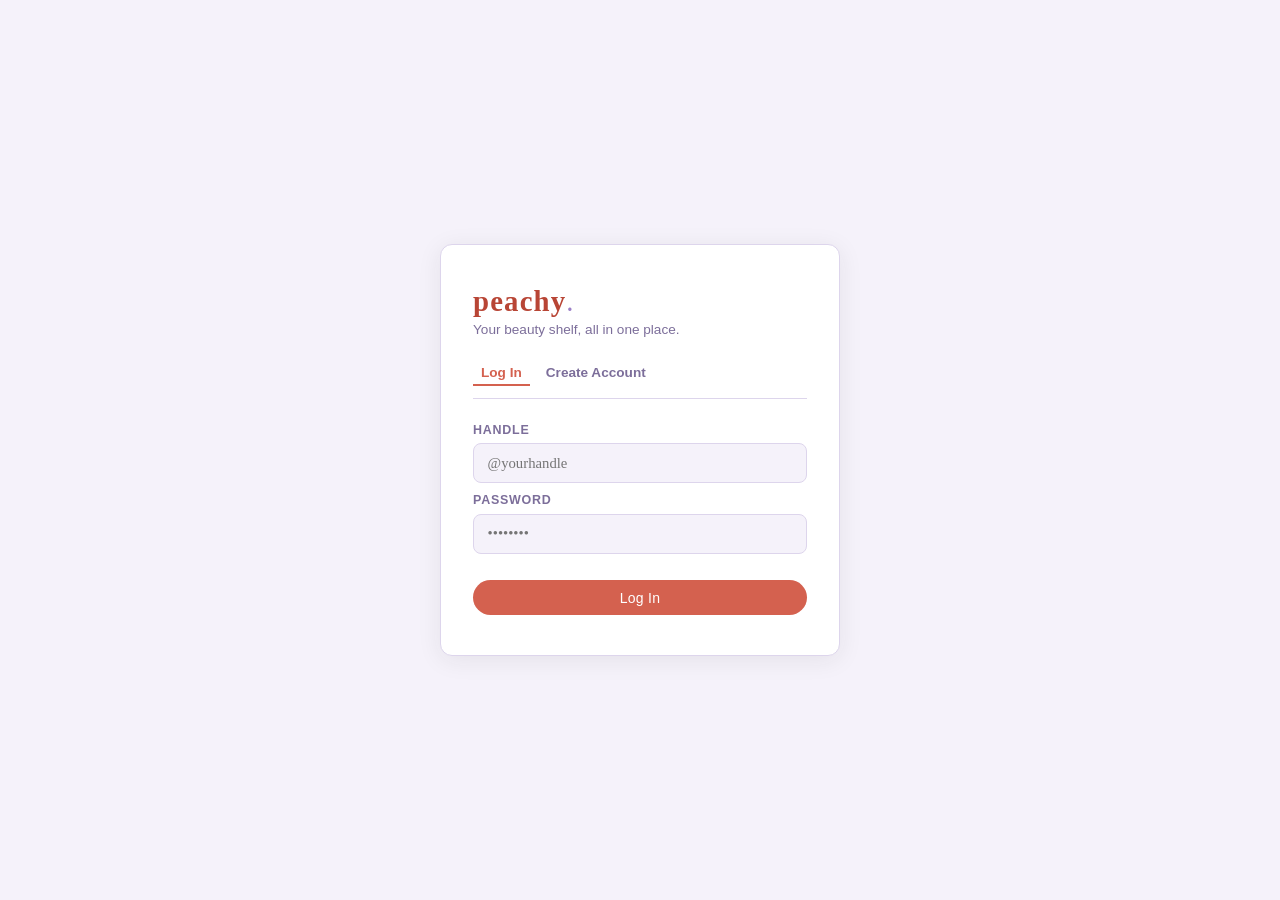
==== commit 02965caf: "Update app with auth, feed improvements, UI polish across all pages Co-Authored-By: Claude Sonnet 4." ====
--- a/index.html
+++ b/index.html
@@ -3,20 +3,26 @@
 <head>
   <meta charset="UTF-8" />
   <meta name="viewport" content="width=device-width, initial-scale=1.0" />
-  <title>Memo — Your Beauty Shelf</title>
+  <title>Peachy — Your Beauty Shelf</title>
   <link rel="stylesheet" href="styles.css" />
 </head>
 <body>
 
   <!-- Nav -->
   <nav>
-    <a href="index.html" class="nav-logo">memo<span>.</span></a>
+    <a href="index.html" class="nav-logo">peachy<span>.</span></a>
     <div class="nav-links">
       <a href="index.html" class="active">Home</a>
       <a href="shelf.html">My Shelf</a>
       <a href="feed.html">My Feed</a>
       <a href="articles.html">Articles</a>
-      <a href="account.html">My Account</a>
+      <div class="nav-account-menu">
+        <button class="nav-account-btn">Account ▾</button>
+        <div class="nav-account-dropdown">
+          <a href="account.html">Go to my profile</a>
+          <a href="#" onclick="logout(); return false;">Logout</a>
+        </div>
+      </div>
     </div>
   </nav>
 
@@ -28,7 +34,7 @@
     <div class="hero-content">
       <p class="hero-eyebrow">Your beauty library</p>
       <h1>Track, rate &amp; discover<br><em>beauty products</em> you love.</h1>
-      <p>Memo is like Goodreads for your skincare, makeup, and haircare routine. Build your personal shelf, write honest notes, and see what your friends are reaching for.</p>
+      <p>Peachy is your trustworthy source to empower confident beauty purchases. Build your personal shelf, write honest notes, and see what your friends are reaching for.</p>
       <div class="hero-actions">
         <a href="shelf.html" class="btn btn-primary">Start My Shelf</a>
         <a href="#how" class="btn btn-outline">See How It Works</a>
@@ -45,7 +51,7 @@
         <div class="how-card">
           <div class="how-icon">✦</div>
           <h3>Add Products</h3>
-          <p>Log any product — serum, foundation, shampoo — to your personal shelf.</p>
+          <p>Log any product to your personal shelf.</p>
         </div>
         <div class="how-card">
           <div class="how-icon">★</div>
@@ -55,7 +61,7 @@
         <div class="how-card">
           <div class="how-icon">◎</div>
           <h3>Set a Status</h3>
-          <p>Mark it <em>In Rotation</em>, <em>Retired</em>, or <em>Want to Try</em> as your routine evolves.</p>
+          <p>Mark it <em>In Rotation</em>, <em>Want to Try</em>, or <em>Not for Me</em> as your routine evolves.</p>
         </div>
         <div class="how-card">
           <div class="how-icon">♡</div>
@@ -73,7 +79,7 @@
         <p class="section-label">Community</p>
         <h2>Shelves to explore</h2>
       </div>
-      <a href="#" class="btn btn-ghost">Browse all →</a>
+      <a href="friends.html" class="btn btn-ghost">Browse all →</a>
     </div>
     <div class="shelf-previews">
       <div class="shelf-preview-card">
@@ -103,7 +109,15 @@
     </div>
   </section>
 
-  <footer>© 2026 Memo · made with ♡ for beauty lovers</footer>
+  <footer>© 2026 Peachy · made with ♡ for beauty lovers</footer>
 
+  <script src="auth.js"></script>
+  <script>
+    const _session = requireAuth();
+    const _acctBtn = document.querySelector('.nav-account-btn');
+    const _acctMenu = document.querySelector('.nav-account-menu');
+    _acctBtn.addEventListener('click', e => { e.stopPropagation(); _acctMenu.classList.toggle('open'); });
+    document.addEventListener('click', () => _acctMenu.classList.remove('open'));
+</script>
 </body>
 </html>
--- a/styles.css
+++ b/styles.css
@@ -520,35 +520,113 @@
   margin-top: .25rem;
 }
 
-/* Secondary filters */
-.secondary-filters {
-  display: flex;
-  gap: .75rem;
+/* ── Filter / Sort bar ───────────────────────────────── */
+.filter-sort-bar {
+  display: flex;
+  gap: .5rem;
   margin-bottom: 1.25rem;
-  flex-wrap: wrap;
-}
-
-.secondary-filters select {
-  font-family: 'Helvetica Neue', sans-serif;
-  font-size: .8rem;
+}
+
+.fs-menu-wrap { position: relative; }
+
+.fs-btn {
+  display: flex;
+  align-items: center;
+  gap: .4rem;
+  font-family: 'Helvetica Neue', sans-serif;
+  font-size: .82rem;
   font-weight: 500;
   color: var(--muted);
   background: var(--white);
   border: 1.5px solid var(--border);
   border-radius: 999px;
-  padding: .45rem 2rem .45rem 1rem;
-  cursor: pointer;
+  padding: .45rem 1rem;
+  cursor: pointer;
+  transition: border-color .2s, color .2s;
+}
+.fs-btn:hover { border-color: var(--lavender); color: var(--lavender); }
+.fs-btn.fs-btn-active { background: var(--lavender); border-color: var(--lavender); color: var(--white); }
+
+.fs-panel {
+  display: none;
+  position: absolute;
+  top: calc(100% + 8px);
+  left: 0;
+  background: var(--white);
+  border: 1px solid var(--border);
+  border-radius: var(--radius);
+  box-shadow: 0 4px 20px rgba(0,0,0,.08);
+  z-index: 100;
+  min-width: 220px;
+  padding: 1rem;
+}
+.fs-menu-wrap.open .fs-panel { display: block; }
+
+.fs-row {
+  display: flex;
+  flex-direction: column;
+  gap: .25rem;
+  margin-bottom: .75rem;
+}
+.fs-row:last-child { margin-bottom: 0; }
+
+.fs-row label {
+  font-family: 'Helvetica Neue', sans-serif;
+  font-size: .7rem;
+  font-weight: 600;
+  text-transform: uppercase;
+  letter-spacing: .06em;
+  color: var(--muted);
+}
+
+.fs-row select {
+  font-family: 'Helvetica Neue', sans-serif;
+  font-size: .82rem;
+  color: var(--ink);
+  background: var(--white);
+  border: 1px solid var(--border);
+  border-radius: 6px;
+  padding: .4rem .6rem;
+  cursor: pointer;
+  width: 100%;
   outline: none;
-  appearance: none;
-  -webkit-appearance: none;
-  background-image: url("data:image/svg+xml,%3Csvg xmlns='http://www.w3.org/2000/svg' width='10' height='6' viewBox='0 0 10 6'%3E%3Cpath d='M1 1l4 4 4-4' stroke='%237c6e9a' stroke-width='1.5' fill='none' stroke-linecap='round'/%3E%3C/svg%3E");
-  background-repeat: no-repeat;
-  background-position: right .75rem center;
+}
+.fs-row select:focus { border-color: var(--lavender); }
+
+#sort-panel { min-width: 120px; padding: .4rem; }
+.sort-option {
+  display: block;
+  width: 100%;
+  text-align: left;
+  font-family: 'Helvetica Neue', sans-serif;
+  font-size: .85rem;
+  color: var(--ink);
+  background: none;
+  border: none;
+  border-radius: 6px;
+  padding: .5rem .75rem;
+  cursor: pointer;
+}
+.sort-option:hover { background: var(--blush); }
+.sort-option.active { color: var(--lavender); font-weight: 600; }
+
+.filter-clear-btn {
+  display: block;
+  width: 100%;
+  text-align: center;
+  font-family: 'Helvetica Neue', sans-serif;
+  font-size: .82rem;
+  font-weight: 500;
+  color: var(--muted);
+  background: var(--cream);
+  border: 1.5px solid var(--border);
+  border-radius: 999px;
+  padding: .5rem 1rem;
+  margin-bottom: .85rem;
+  cursor: pointer;
   transition: border-color .2s, color .2s;
 }
-
-.secondary-filters select:hover { border-color: var(--lavender); color: var(--lavender); }
-.secondary-filters select:focus { border-color: var(--lavender); }
+.filter-clear-btn:hover { border-color: var(--lavender); color: var(--lavender); }
 
 /* Filter tabs */
 .filter-bar {
@@ -814,6 +892,70 @@
 .modal-stars { display: flex; gap: 6px; margin-top: .2rem; }
 .modal-stars .star { font-size: 1.5rem; cursor: pointer; }
 
+/* ── Library search ─────────────────────────────────── */
+.library-search-group { border-bottom: 1px solid var(--border); padding-bottom: 1.1rem; margin-bottom: .25rem; }
+
+.library-search-wrap { position: relative; }
+
+.library-search-wrap input {
+  width: 100%;
+  box-sizing: border-box;
+}
+
+.library-suggestions {
+  position: absolute;
+  top: calc(100% + 4px);
+  left: 0; right: 0;
+  background: var(--white);
+  border: 1px solid var(--border);
+  border-radius: var(--radius);
+  box-shadow: 0 4px 16px rgba(0,0,0,.08);
+  z-index: 200;
+  max-height: 240px;
+  overflow-y: auto;
+}
+
+.library-suggestion {
+  display: flex;
+  align-items: baseline;
+  gap: .5rem;
+  padding: .6rem .9rem;
+  cursor: pointer;
+  transition: background .1s;
+}
+
+.library-suggestion:hover { background: var(--blush); }
+
+.library-suggestion-brand {
+  font-family: 'Helvetica Neue', sans-serif;
+  font-size: .78rem;
+  font-weight: 600;
+  color: var(--muted);
+  white-space: nowrap;
+}
+
+.library-suggestion-name {
+  font-size: .9rem;
+  color: var(--ink);
+  flex: 1;
+}
+
+.library-suggestion-cat {
+  font-family: 'Helvetica Neue', sans-serif;
+  font-size: .68rem;
+  color: var(--muted);
+  text-transform: capitalize;
+  white-space: nowrap;
+}
+
+.library-search-hint {
+  font-family: 'Helvetica Neue', sans-serif;
+  font-size: .75rem;
+  color: var(--muted);
+  margin-top: .4rem;
+  margin-bottom: 0;
+}
+
 .modal-footer {
   display: flex;
   justify-content: flex-end;
@@ -1097,11 +1239,59 @@
   border-top: 1px solid var(--border);
 }
 
+.reviews-title-row {
+  display: flex;
+  align-items: center;
+  justify-content: space-between;
+  margin-bottom: 1rem;
+}
+
 .reviews-title {
   font-size: 1rem;
   font-weight: 600;
   color: var(--ink);
-  margin-bottom: 1rem;
+  margin-bottom: 0;
+}
+
+.write-review-form {
+  background: var(--blush);
+  border-radius: var(--radius);
+  padding: 1rem 1.25rem;
+  margin-bottom: 1.25rem;
+  display: flex;
+  flex-direction: column;
+  gap: .75rem;
+}
+
+.write-review-stars {
+  display: flex;
+  gap: .25rem;
+  font-size: 1.5rem;
+  cursor: pointer;
+}
+
+.write-review-form textarea {
+  width: 100%;
+  border: 1px solid var(--border);
+  border-radius: 8px;
+  padding: .6rem .8rem;
+  font-family: Georgia, serif;
+  font-size: .9rem;
+  color: var(--ink);
+  background: var(--white);
+  resize: vertical;
+  box-sizing: border-box;
+}
+
+.write-review-form textarea:focus {
+  outline: none;
+  border-color: var(--rose);
+}
+
+.write-review-actions {
+  display: flex;
+  gap: .5rem;
+  justify-content: flex-end;
 }
 
 .reviews-sublabel {
@@ -1126,6 +1316,28 @@
 }
 
 .review-row:last-child { border-bottom: none; }
+
+.review-row--mine {
+  background: var(--blush);
+  border-radius: var(--radius);
+  padding: .9rem 1rem;
+  margin-bottom: .5rem;
+}
+
+.review-you-badge {
+  display: inline-block;
+  font-family: 'Helvetica Neue', sans-serif;
+  font-size: .65rem;
+  font-weight: 600;
+  text-transform: uppercase;
+  letter-spacing: .06em;
+  background: var(--rose);
+  color: var(--white);
+  border-radius: 999px;
+  padding: .1rem .45rem;
+  vertical-align: middle;
+  margin-left: .3rem;
+}
 
 .review-header {
   display: flex;
@@ -1188,13 +1400,6 @@
   /* Shelf page padding */
   .shelf-page { padding: 1.5rem 1rem 3rem; }
 
-  /* Secondary filters: wrap + full-width selects */
-  .secondary-filters {
-    flex-wrap: wrap;
-  }
-  .secondary-filters select {
-    flex: 1 1 100%;
-  }
 }
 
 .detail-actions {
@@ -1498,6 +1703,88 @@
 .feed-card--tutorial,
 .feed-card--brand { }
 
+/* ── Post actions (like + comment) ──────────────────── */
+.post-actions {
+  display: flex;
+  gap: 1rem;
+  margin-top: 1rem;
+  padding-top: .75rem;
+  border-top: 1px solid var(--border);
+}
+
+.post-like-btn,
+.post-comment-toggle {
+  display: flex;
+  align-items: center;
+  gap: .35rem;
+  font-family: 'Helvetica Neue', sans-serif;
+  font-size: .85rem;
+  color: var(--muted);
+  background: none;
+  border: none;
+  cursor: pointer;
+  padding: 0;
+  transition: color .15s;
+}
+.post-like-btn:hover { color: var(--rose); }
+.post-like-btn.liked { color: var(--rose); }
+.post-comment-toggle:hover { color: var(--lavender); }
+
+.post-comment-section {
+  margin-top: .75rem;
+}
+
+.post-comments-list {
+  display: flex;
+  flex-direction: column;
+  gap: .4rem;
+  margin-bottom: .6rem;
+}
+
+.post-comment {
+  font-family: 'Helvetica Neue', sans-serif;
+  font-size: .83rem;
+  color: var(--ink);
+}
+
+.post-comment-author {
+  font-weight: 600;
+  margin-right: .4rem;
+  color: var(--ink);
+}
+
+.post-comment-text { color: var(--muted); }
+
+.post-comment-input-row {
+  display: flex;
+  gap: .5rem;
+}
+
+.post-comment-input {
+  flex: 1;
+  font-family: 'Helvetica Neue', sans-serif;
+  font-size: .83rem;
+  border: 1px solid var(--border);
+  border-radius: 999px;
+  padding: .4rem .85rem;
+  outline: none;
+  background: var(--cream);
+  color: var(--ink);
+}
+.post-comment-input:focus { border-color: var(--lavender); }
+
+.post-comment-submit {
+  font-family: 'Helvetica Neue', sans-serif;
+  font-size: .8rem;
+  font-weight: 600;
+  color: var(--lavender);
+  background: none;
+  border: none;
+  cursor: pointer;
+  padding: 0 .25rem;
+}
+.post-comment-submit:hover { color: var(--rose); }
+
 .editorial-label {
   font-family: 'Helvetica Neue', sans-serif;
   font-size: .68rem;
@@ -1792,6 +2079,13 @@
   align-items: center;
   justify-content: center;
   flex-shrink: 0;
+  overflow: hidden;
+}
+
+.account-avatar img {
+  width: 100%;
+  height: 100%;
+  object-fit: cover;
 }
 
 .account-profile-info { flex: 1; }
@@ -1831,6 +2125,19 @@
   text-align: center;
 }
 
+.account-stat--link {
+  text-decoration: none;
+  display: block;
+  transition: border-color .15s, box-shadow .15s, transform .15s;
+  cursor: pointer;
+}
+
+.account-stat--link:hover {
+  border-color: var(--rose);
+  box-shadow: 0 2px 10px rgba(201,132,122,.15);
+  transform: translateY(-2px);
+}
+
 .account-stat-num {
   font-size: 1.5rem;
   font-weight: 700;
@@ -1902,3 +2209,120 @@
   color: var(--green);
   margin-left: .75rem;
 }
+
+/* ── Login Page ─────────────────────────────────────── */
+body.login-page {
+  display: flex;
+  align-items: center;
+  justify-content: center;
+  min-height: 100vh;
+  background: var(--cream);
+}
+
+.login-card {
+  background: var(--white);
+  border: 1px solid var(--border);
+  border-radius: var(--radius);
+  padding: 2.5rem 2rem;
+  width: 100%;
+  max-width: 400px;
+  box-shadow: 0 4px 24px rgba(44,36,32,.08);
+}
+
+.login-logo {
+  display: block;
+  font-size: 1.8rem;
+  margin-bottom: .25rem;
+  text-decoration: none;
+}
+
+.login-tagline {
+  font-family: 'Helvetica Neue', sans-serif;
+  font-size: .85rem;
+  color: var(--muted);
+  margin: 0 0 1.5rem;
+}
+
+.login-tabs {
+  display: flex;
+  gap: .5rem;
+  border-bottom: 1px solid var(--border);
+  padding-bottom: .75rem;
+  margin-bottom: 1.5rem;
+}
+
+.login-tab {
+  font-family: 'Helvetica Neue', sans-serif;
+  font-size: .85rem;
+  font-weight: 600;
+  background: none;
+  border: none;
+  border-bottom: 2px solid transparent;
+  cursor: pointer;
+  color: var(--muted);
+  padding: .25rem .5rem;
+  transition: color .15s, border-color .15s;
+}
+
+.login-tab.active {
+  color: var(--rose);
+  border-bottom-color: var(--rose);
+}
+
+.login-submit {
+  width: 100%;
+  margin-top: 1rem;
+}
+
+.login-error {
+  font-family: 'Helvetica Neue', sans-serif;
+  font-size: .8rem;
+  color: #c0392b;
+  margin: .5rem 0 0;
+}
+
+/* ── Nav account dropdown ────────────────────────────── */
+.nav-account-menu {
+  position: relative;
+}
+
+.nav-account-btn {
+  font-family: 'Helvetica Neue', sans-serif;
+  font-size: .85rem;
+  color: var(--muted);
+  background: none;
+  border: none;
+  cursor: pointer;
+  padding: 0;
+}
+
+.nav-account-btn:hover { color: var(--rose); }
+
+.nav-account-dropdown {
+  display: none;
+  position: absolute;
+  right: 0;
+  top: calc(100% + 10px);
+  background: var(--white);
+  border: 1px solid var(--border);
+  border-radius: var(--radius);
+  min-width: 160px;
+  box-shadow: 0 4px 16px rgba(0,0,0,.08);
+  z-index: 200;
+  overflow: hidden;
+}
+
+.nav-account-menu.open .nav-account-dropdown {
+  display: block;
+}
+
+.nav-account-dropdown a {
+  display: block;
+  padding: .65rem 1rem;
+  font-family: 'Helvetica Neue', sans-serif;
+  font-size: .85rem;
+  color: var(--ink);
+  text-decoration: none;
+}
+
+.nav-account-dropdown a:hover { background: var(--blush); color: var(--rose-dk); }
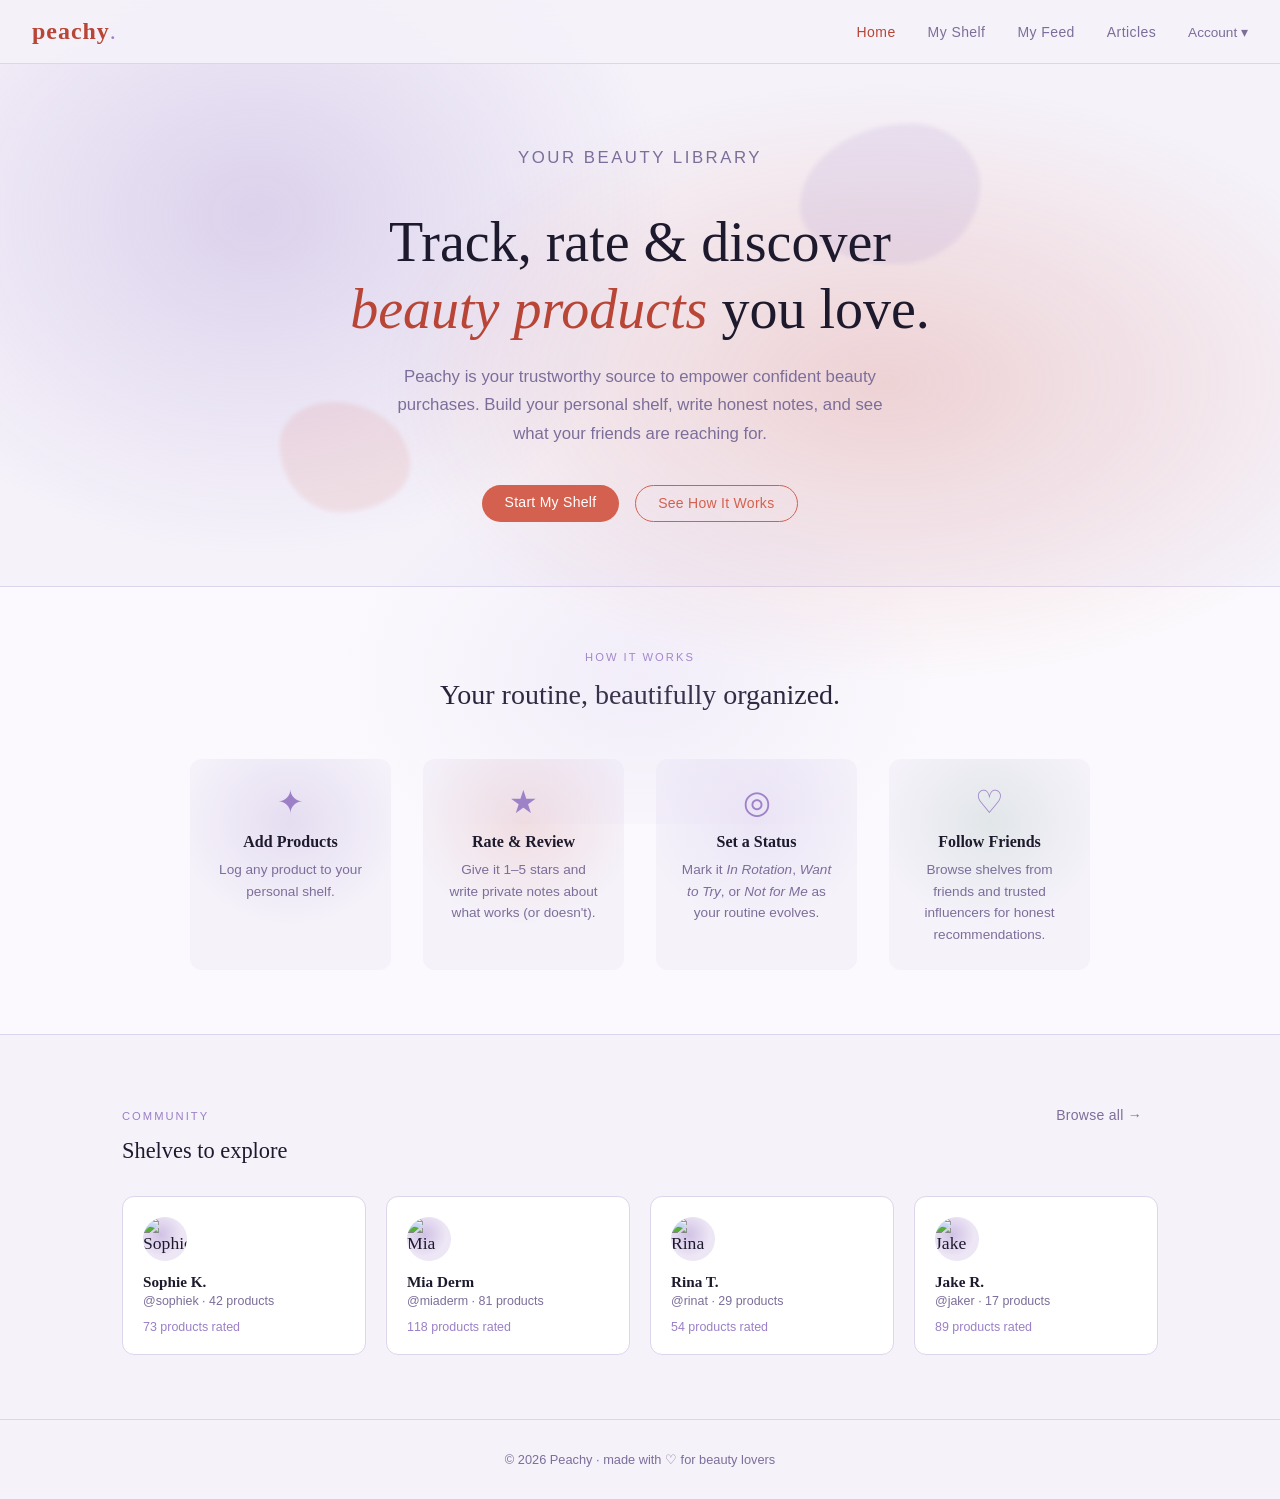
==== commit acecaaa4: "Remove login requirement — all pages publicly accessible Co-Authored-By: Claude Sonnet 4.6 <noreply@" ====
--- a/index.html
+++ b/index.html
@@ -20,7 +20,6 @@
         <button class="nav-account-btn">Account ▾</button>
         <div class="nav-account-dropdown">
           <a href="account.html">Go to my profile</a>
-          <a href="#" onclick="logout(); return false;">Logout</a>
         </div>
       </div>
     </div>
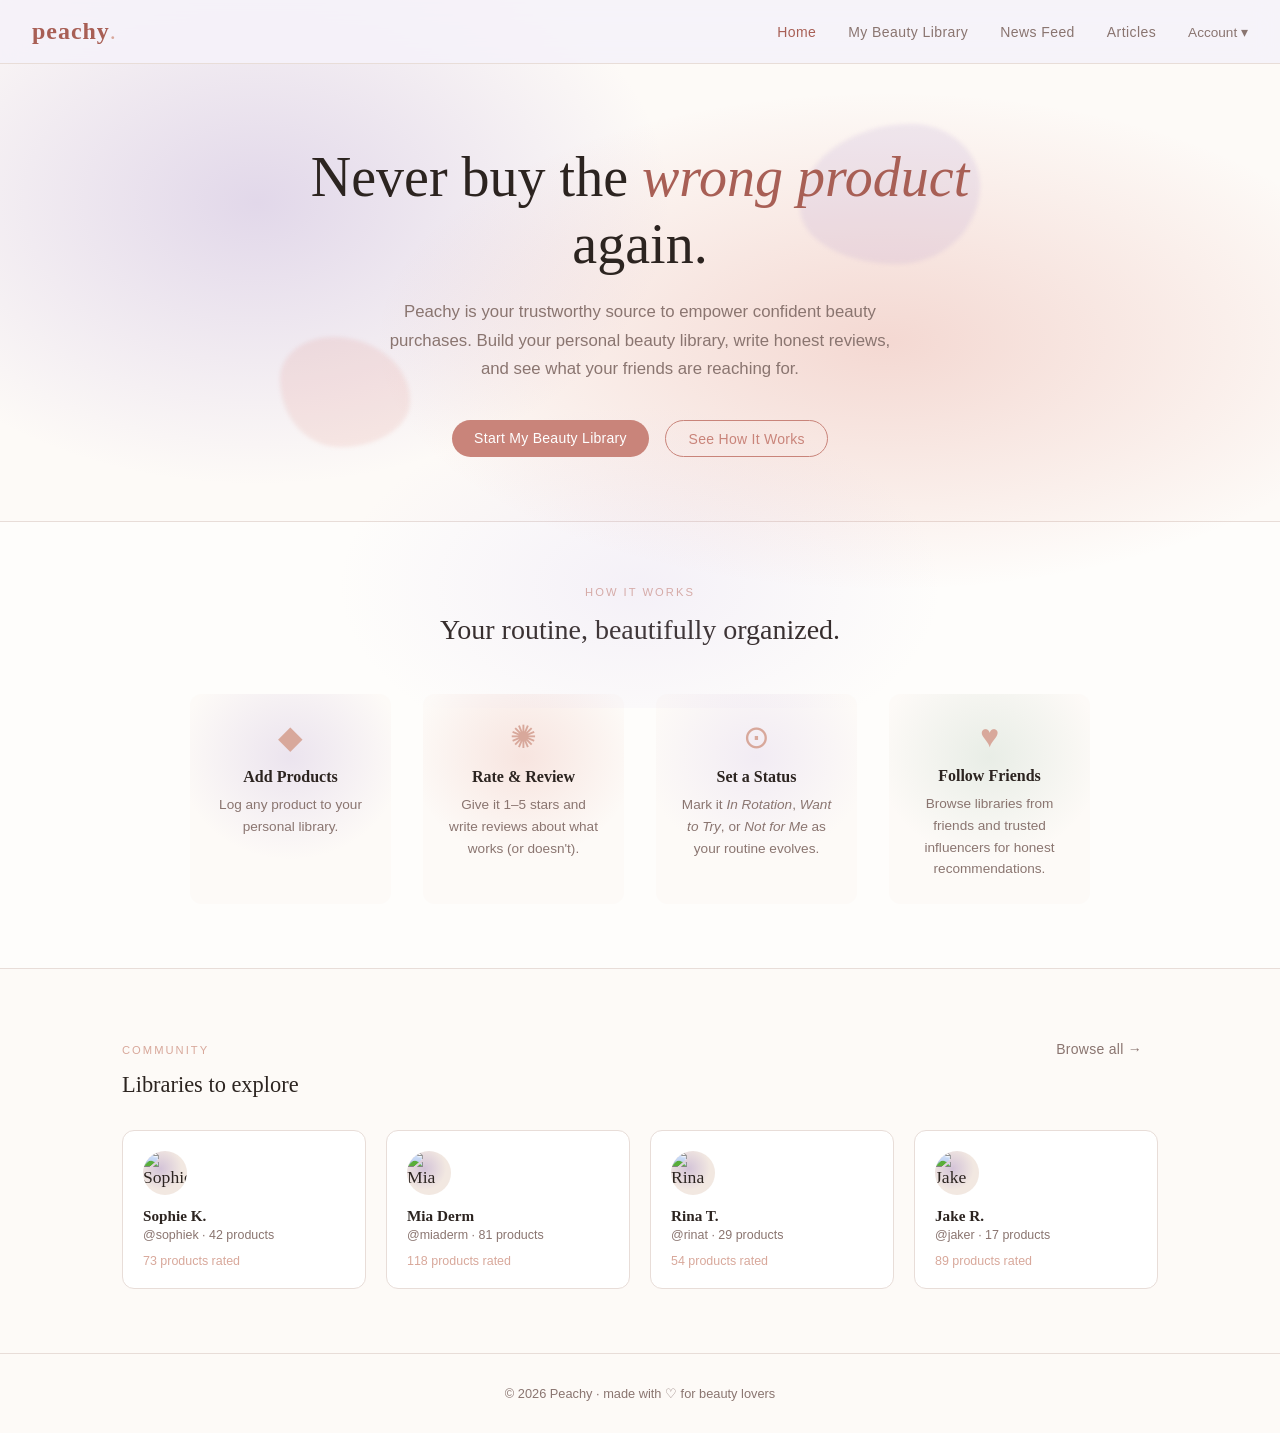
==== commit 003c9290: "feat: color scheme redesign & ingredient safety checker - Updated to warm, inviting color palette (O" ====
--- a/index.html
+++ b/index.html
@@ -3,7 +3,7 @@
 <head>
   <meta charset="UTF-8" />
   <meta name="viewport" content="width=device-width, initial-scale=1.0" />
-  <title>Peachy — Your Beauty Shelf</title>
+  <title>Peachy — Your Beauty Library</title>
   <link rel="stylesheet" href="styles.css" />
 </head>
 <body>
@@ -13,8 +13,8 @@
     <a href="index.html" class="nav-logo">peachy<span>.</span></a>
     <div class="nav-links">
       <a href="index.html" class="active">Home</a>
-      <a href="shelf.html">My Shelf</a>
-      <a href="feed.html">My Feed</a>
+      <a href="shelf.html">My Beauty Library</a>
+      <a href="feed.html">News Feed</a>
       <a href="articles.html">Articles</a>
       <div class="nav-account-menu">
         <button class="nav-account-btn">Account ▾</button>
@@ -31,11 +31,10 @@
     <div class="blob blob-1"></div>
     <div class="blob blob-2"></div>
     <div class="hero-content">
-      <p class="hero-eyebrow">Your beauty library</p>
-      <h1>Track, rate &amp; discover<br><em>beauty products</em> you love.</h1>
-      <p>Peachy is your trustworthy source to empower confident beauty purchases. Build your personal shelf, write honest notes, and see what your friends are reaching for.</p>
+<h1>Never buy the <em>wrong product</em> again.</h1>
+      <p>Peachy is your trustworthy source to empower confident beauty purchases. Build your personal beauty library, write honest reviews, and see what your friends are reaching for.</p>
       <div class="hero-actions">
-        <a href="shelf.html" class="btn btn-primary">Start My Shelf</a>
+        <a href="shelf.html" class="btn btn-primary">Start My Beauty Library</a>
         <a href="#how" class="btn btn-outline">See How It Works</a>
       </div>
     </div>
@@ -48,24 +47,24 @@
       <h2>Your routine, beautifully organized.</h2>
       <div class="how-grid">
         <div class="how-card">
-          <div class="how-icon">✦</div>
+          <div class="how-icon">◆</div>
           <h3>Add Products</h3>
-          <p>Log any product to your personal shelf.</p>
+          <p>Log any product to your personal library.</p>
         </div>
         <div class="how-card">
-          <div class="how-icon">★</div>
+          <div class="how-icon">✺</div>
           <h3>Rate &amp; Review</h3>
-          <p>Give it 1–5 stars and write private notes about what works (or doesn't).</p>
+          <p>Give it 1–5 stars and write reviews about what works (or doesn't).</p>
         </div>
         <div class="how-card">
-          <div class="how-icon">◎</div>
+          <div class="how-icon">⊙</div>
           <h3>Set a Status</h3>
           <p>Mark it <em>In Rotation</em>, <em>Want to Try</em>, or <em>Not for Me</em> as your routine evolves.</p>
         </div>
         <div class="how-card">
-          <div class="how-icon">♡</div>
+          <div class="how-icon">♥</div>
           <h3>Follow Friends</h3>
-          <p>Browse shelves from friends and trusted influencers for honest recommendations.</p>
+          <p>Browse libraries from friends and trusted influencers for honest recommendations.</p>
         </div>
       </div>
     </div>
@@ -76,7 +75,7 @@
     <div class="featured-header">
       <div>
         <p class="section-label">Community</p>
-        <h2>Shelves to explore</h2>
+        <h2>Libraries to explore</h2>
       </div>
       <a href="friends.html" class="btn btn-ghost">Browse all →</a>
     </div>
--- a/styles.css
+++ b/styles.css
@@ -2,21 +2,21 @@
 *, *::before, *::after { box-sizing: border-box; margin: 0; padding: 0; }
 
 :root {
-  --cream:     #f5f2fa;
-  --blush:     #ede6f5;
-  --rose:      #d4614f;
-  --rose-dk:   #b84535;
-  --lavender:  #9b7fc7;
-  --lav-lt:    #c9b8e8;
-  --ink:       #1e1a2e;
-  --muted:     #7c6e9a;
-  --border:    #ddd5ec;
+  --cream:     #fdfaf7;
+  --blush:     #f2e8e1;
+  --rose:      #c9847a;
+  --rose-dk:   #a85f55;
+  --lavender:  #d8a89b;
+  --lav-lt:    #e8c9bf;
+  --ink:       #2c2420;
+  --muted:     #8a7570;
+  --border:    #e8ddd8;
   --white:     #ffffff;
   --green:     #6a9e7f;
   --amber:     #c49a4a;
   --slate:     #8591a0;
   --radius:    12px;
-  --shadow:    0 2px 16px rgba(30,26,46,.1);
+  --shadow:    0 2px 16px rgba(44,36,32,.1);
 }
 
 body {
@@ -2326,3 +2326,189 @@
 }
 
 .nav-account-dropdown a:hover { background: var(--blush); color: var(--rose-dk); }
+
+/* ── Ingredient Checker ────────────────────────────────── */
+.ingredients-checker {
+  background: var(--blush);
+  border: 1px solid var(--border);
+  border-radius: var(--radius);
+  padding: 1rem;
+  margin-top: 0.5rem;
+}
+
+.ingredients-checker-empty {
+  color: var(--muted);
+  font-style: italic;
+  font-size: 0.9rem;
+}
+
+.ingredient-checker-summary {
+  display: flex;
+  gap: 0.75rem;
+  margin-bottom: 0.75rem;
+  flex-wrap: wrap;
+  align-items: center;
+}
+
+.ingredient-checker-count {
+  font-family: 'Helvetica Neue', sans-serif;
+  font-size: 0.75rem;
+  font-weight: bold;
+  text-transform: uppercase;
+  letter-spacing: 0.05em;
+  color: var(--muted);
+  padding: 0.4rem 0.6rem;
+  background: var(--white);
+  border-radius: 999px;
+  border: 1px solid var(--border);
+}
+
+.ingredient-checker-badge {
+  display: inline-flex;
+  align-items: center;
+  gap: 0.4rem;
+  font-family: 'Helvetica Neue', sans-serif;
+  font-size: 0.8rem;
+  font-weight: 600;
+  padding: 0.4rem 0.75rem;
+  border-radius: 999px;
+  white-space: nowrap;
+}
+
+.ingredient-checker-badge span {
+  font-size: 0.85rem;
+  font-weight: bold;
+}
+
+.ingredient-checker-badge.recommended {
+  background: #e8f4ed;
+  color: var(--green);
+}
+
+.ingredient-checker-badge.low-concern {
+  background: #e3f2fd;
+  color: #1e7fa1;
+}
+
+.ingredient-checker-badge.individual {
+  background: #fdf3e3;
+  color: var(--amber);
+}
+
+.ingredient-pills-grid {
+  display: flex;
+  flex-wrap: wrap;
+  gap: 0.6rem;
+}
+
+.ingredient-pill {
+  display: inline-block;
+  padding: 0.5rem 0.8rem;
+  border-radius: 999px;
+  font-size: 0.85rem;
+  font-family: 'Helvetica Neue', sans-serif;
+  border: 1.5px solid var(--border);
+  background: var(--white);
+  color: var(--ink);
+  cursor: pointer;
+  transition: all 0.15s;
+  max-width: 150px;
+  overflow: hidden;
+  text-overflow: ellipsis;
+  white-space: nowrap;
+}
+
+.ingredient-pill:hover {
+  border-color: var(--rose);
+  background: rgba(201, 132, 122, 0.08);
+}
+
+.ingredient-pill--recommended {
+  border-color: var(--green);
+  background: rgba(106, 158, 127, 0.08);
+  color: var(--green);
+}
+
+.ingredient-pill--recommended:hover {
+  background: rgba(106, 158, 127, 0.15);
+}
+
+.ingredient-pill--low-concern {
+  border-color: #1e7fa1;
+  background: rgba(30, 127, 161, 0.08);
+  color: #1e7fa1;
+}
+
+.ingredient-pill--low-concern:hover {
+  background: rgba(30, 127, 161, 0.15);
+}
+
+.ingredient-pill--individual-rating {
+  border-color: var(--amber);
+  background: rgba(196, 154, 74, 0.08);
+  color: var(--amber);
+}
+
+.ingredient-pill--individual-rating:hover {
+  background: rgba(196, 154, 74, 0.15);
+}
+
+.ingredient-detail-popover {
+  background: var(--white);
+  border: 1px solid var(--border);
+  border-radius: var(--radius);
+  box-shadow: 0 4px 16px rgba(44, 36, 32, 0.15);
+  z-index: 1000;
+  max-width: 280px;
+  pointer-events: auto;
+}
+
+.popover-content {
+  padding: 1rem;
+  font-family: 'Georgia', serif;
+  color: var(--ink);
+}
+
+.popover-name {
+  font-weight: bold;
+  margin-bottom: 0.5rem;
+  font-size: 0.95rem;
+}
+
+.popover-safety {
+  margin-bottom: 0.75rem;
+}
+
+.popover-safety-badge {
+  display: inline-block;
+  font-family: 'Helvetica Neue', sans-serif;
+  font-size: 0.75rem;
+  font-weight: 600;
+  text-transform: uppercase;
+  letter-spacing: 0.05em;
+  padding: 0.3rem 0.6rem;
+  border-radius: 4px;
+  white-space: nowrap;
+}
+
+.popover-safety--recommended {
+  background: #e8f4ed;
+  color: var(--green);
+}
+
+.popover-safety--low-concern {
+  background: #e3f2fd;
+  color: #1e7fa1;
+}
+
+.popover-safety--individual-rating {
+  background: #fdf3e3;
+  color: var(--amber);
+}
+
+.popover-description {
+  font-size: 0.85rem;
+  line-height: 1.4;
+  color: var(--ink);
+  margin: 0;
+}
